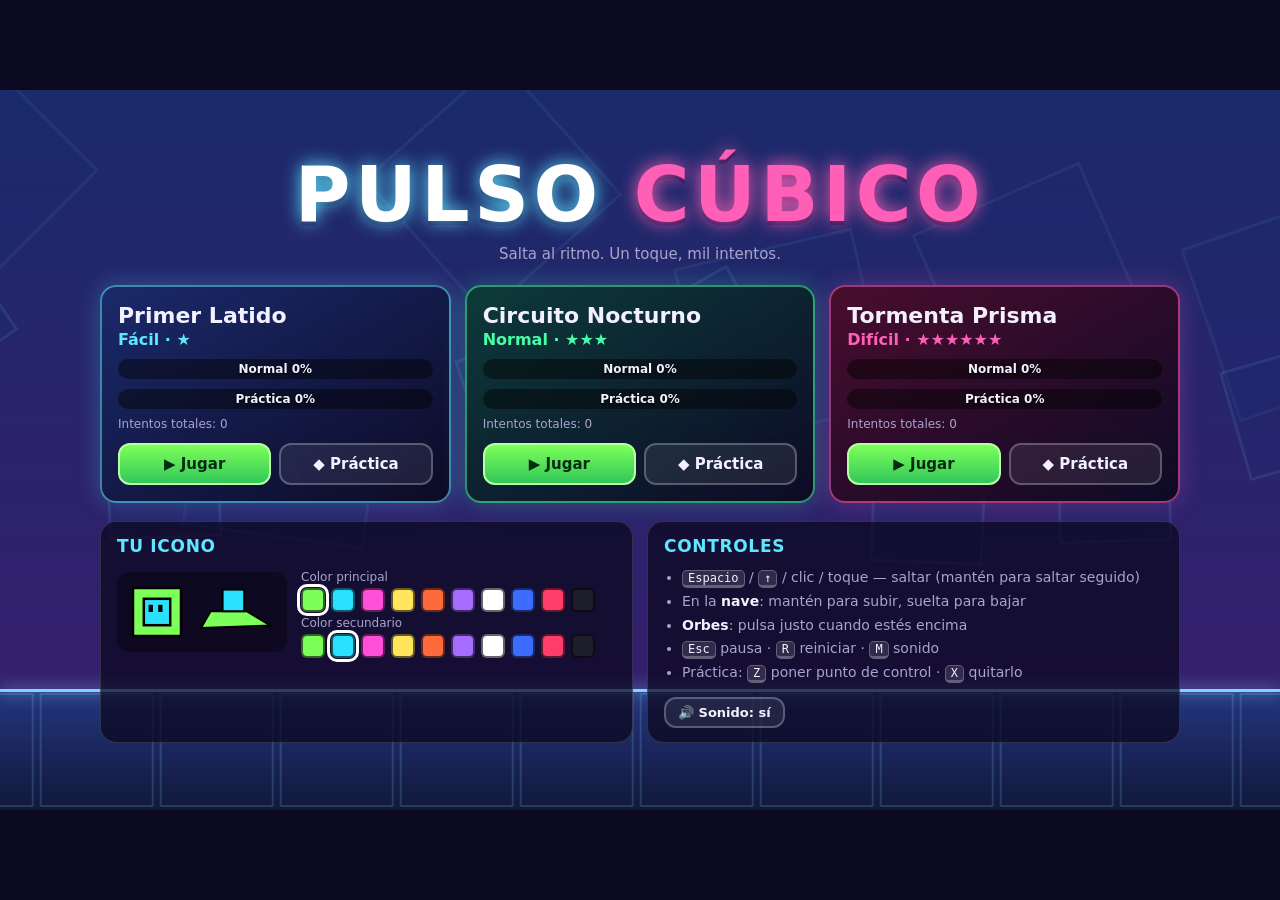
==== index.html @ d3a72672 "Añade Pulso Cúbico: juego de plataformas rítmico en HTML5 Tres niveles verificados con un solucionad" ====
<!doctype html>
<html lang="es">
<head>
  <meta charset="utf-8">
  <meta name="viewport" content="width=device-width, initial-scale=1, maximum-scale=1, user-scalable=no">
  <meta name="theme-color" content="#120d2e">
  <title>Pulso Cúbico</title>
  <link rel="stylesheet" href="css/style.css">
</head>
<body>
  <div id="stage">
    <canvas id="game" aria-label="Pulso Cúbico"></canvas>

    <!-- Menú principal -->
    <section id="menu" class="overlay">
      <div class="menu-inner">
        <h1 class="logo">PULSO <span>CÚBICO</span></h1>
        <p class="tagline">Salta al ritmo. Un toque, mil intentos.</p>

        <div id="level-list" class="level-list"></div>

        <div class="menu-row">
          <div class="panel customize">
            <h2>Tu icono</h2>
            <div class="custom-grid">
              <canvas id="icon-preview" width="170" height="80"></canvas>
              <div>
                <div class="swatch-label">Color principal</div>
                <div id="colors-c1" class="swatches"></div>
                <div class="swatch-label">Color secundario</div>
                <div id="colors-c2" class="swatches"></div>
              </div>
            </div>
          </div>
          <div class="panel help">
            <h2>Controles</h2>
            <ul>
              <li><kbd>Espacio</kbd> / <kbd>↑</kbd> / clic / toque — saltar (mantén para saltar seguido)</li>
              <li>En la <b>nave</b>: mantén para subir, suelta para bajar</li>
              <li><b>Orbes</b>: pulsa justo cuando estés encima</li>
              <li><kbd>Esc</kbd> pausa · <kbd>R</kbd> reiniciar · <kbd>M</kbd> sonido</li>
              <li>Práctica: <kbd>Z</kbd> poner punto de control · <kbd>X</kbd> quitarlo</li>
            </ul>
            <button id="btn-sound" class="btn small">🔊 Sonido: sí</button>
          </div>
        </div>
      </div>
    </section>

    <!-- Pausa -->
    <section id="pause" class="overlay hidden">
      <div class="dialog">
        <h2>Pausa</h2>
        <button id="btn-resume" class="btn primary">▶ Continuar</button>
        <button id="btn-restart" class="btn">↻ Reiniciar</button>
        <button id="btn-practice" class="btn">◆ Modo práctica</button>
        <button id="btn-menu" class="btn">☰ Menú</button>
      </div>
    </section>

    <!-- Nivel completado -->
    <section id="complete" class="overlay hidden">
      <div class="dialog">
        <h2 id="complete-title">¡Nivel completado!</h2>
        <div id="complete-stats" class="stats"></div>
        <button id="btn-next" class="btn primary">Siguiente nivel ▶</button>
        <button id="btn-retry" class="btn">↻ Jugar otra vez</button>
        <button id="btn-menu2" class="btn">☰ Menú</button>
      </div>
    </section>

    <!-- Botones en pantalla -->
    <div id="touch-ui" class="hidden">
      <button id="btn-pause" class="round-btn" aria-label="Pausa">❚❚</button>
    </div>
    <div id="cp-buttons" class="hidden">
      <button id="btn-cp-add" class="round-btn green" aria-label="Poner punto de control">◆+</button>
      <button id="btn-cp-del" class="round-btn red" aria-label="Quitar punto de control">◆−</button>
    </div>
  </div>

  <script src="js/engine.js"></script>
  <script src="js/levels.js"></script>
  <script src="js/audio.js"></script>
  <script src="js/game.js"></script>
</body>
</html>
---- css/style.css ----
:root {
  --bg: #0b0920;
  --panel: rgba(10, 8, 30, 0.72);
  --border: rgba(255, 255, 255, 0.14);
  --text: #f3f1ff;
  --muted: #a9a4cc;
  --accent: #5ee7ff;
  --accent2: #ff5fb7;
  --green: #5dff7a;
}

* { box-sizing: border-box; }

html, body {
  margin: 0;
  height: 100%;
  background: var(--bg);
  color: var(--text);
  font-family: system-ui, -apple-system, "Segoe UI", Roboto, sans-serif;
  overflow: hidden;
  user-select: none;
  -webkit-user-select: none;
  -webkit-tap-highlight-color: transparent;
}

#stage {
  position: fixed;
  inset: 0;
  display: flex;
  align-items: center;
  justify-content: center;
}

#game {
  width: min(100vw, calc(100vh * 16 / 9));
  height: min(100vh, calc(100vw * 9 / 16));
  display: block;
  touch-action: none;
  background: #000;
}

.overlay {
  position: absolute;
  inset: 0;
  display: flex;
  align-items: center;
  justify-content: center;
  overflow-y: auto;
  padding: 16px;
}
.overlay.hidden, .hidden { display: none !important; }

#pause, #complete { background: rgba(5, 4, 18, 0.6); backdrop-filter: blur(4px); }

.menu-inner {
  width: 100%;
  max-width: 1080px;
  margin: auto;
  display: flex;
  flex-direction: column;
  gap: 18px;
}

.logo {
  margin: 0;
  text-align: center;
  font-size: clamp(38px, 7vw, 76px);
  font-weight: 900;
  letter-spacing: 0.06em;
  line-height: 1;
  color: #fff;
  text-shadow: 0 0 18px var(--accent), 0 4px 0 #1b1350;
}
.logo span { color: var(--accent2); text-shadow: 0 0 18px var(--accent2), 0 4px 0 #1b1350; }
.tagline { margin: -6px 0 4px; text-align: center; color: var(--muted); font-size: 15px; }

.level-list {
  display: grid;
  grid-template-columns: repeat(auto-fit, minmax(260px, 1fr));
  gap: 14px;
}

.level-card {
  position: relative;
  background: linear-gradient(150deg, var(--c1), rgba(10, 8, 30, 0.9));
  border: 2px solid color-mix(in srgb, var(--c2) 55%, transparent);
  border-radius: 16px;
  padding: 16px;
  box-shadow: 0 0 24px color-mix(in srgb, var(--c2) 25%, transparent);
  transition: transform 0.15s ease;
}
.level-card:hover { transform: translateY(-3px); }
.lv-head { display: flex; justify-content: space-between; align-items: flex-start; }
.lv-name { font-size: 22px; font-weight: 800; }
.lv-diff { color: var(--c2); font-weight: 700; margin-top: 2px; }
.lv-check {
  background: var(--green); color: #062; width: 30px; height: 30px; border-radius: 50%;
  display: grid; place-items: center; font-weight: 900;
}
.lv-bar {
  position: relative;
  height: 20px;
  margin-top: 10px;
  background: rgba(0, 0, 0, 0.45);
  border-radius: 10px;
  overflow: hidden;
}
.lv-bar > div { height: 100%; background: var(--c2); border-radius: 10px; }
.lv-bar.practice > div { background: var(--green); opacity: 0.8; }
.lv-bar span {
  position: absolute; inset: 0; display: flex; align-items: center; justify-content: center;
  font-size: 12px; font-weight: 700; text-shadow: 0 1px 2px #000;
}
.lv-meta { margin-top: 8px; font-size: 12px; color: var(--muted); }
.lv-buttons { display: flex; gap: 8px; margin-top: 12px; }
.lv-buttons .btn { flex: 1; }

.menu-row {
  display: grid;
  grid-template-columns: repeat(auto-fit, minmax(300px, 1fr));
  gap: 14px;
}

.panel {
  background: var(--panel);
  border: 1px solid var(--border);
  border-radius: 16px;
  padding: 14px 16px;
}
.panel h2 { margin: 0 0 10px; font-size: 17px; letter-spacing: 0.04em; text-transform: uppercase; color: var(--accent); }
.custom-grid { display: flex; gap: 14px; align-items: center; flex-wrap: wrap; }
#icon-preview { background: rgba(0, 0, 0, 0.35); border-radius: 12px; }
.swatch-label { font-size: 12px; color: var(--muted); margin: 4px 0; }
.swatches { display: flex; flex-wrap: wrap; gap: 6px; }
.swatch {
  width: 24px; height: 24px; border-radius: 6px; border: 2px solid rgba(0, 0, 0, 0.6);
  cursor: pointer; padding: 0;
}
.swatch.selected { outline: 3px solid #fff; outline-offset: 1px; }

.help ul { margin: 0 0 12px; padding-left: 18px; color: var(--muted); font-size: 14px; line-height: 1.7; }
.help b { color: var(--text); }
kbd {
  background: rgba(255, 255, 255, 0.12); border: 1px solid rgba(255, 255, 255, 0.25);
  border-bottom-width: 3px; border-radius: 5px; padding: 0 5px; font-size: 12px; color: var(--text);
}

.btn {
  appearance: none;
  border: 2px solid rgba(255, 255, 255, 0.25);
  background: rgba(255, 255, 255, 0.08);
  color: var(--text);
  font: inherit;
  font-weight: 800;
  font-size: 15px;
  padding: 10px 16px;
  border-radius: 12px;
  cursor: pointer;
  transition: transform 0.1s ease, background 0.15s ease;
}
.btn:hover { background: rgba(255, 255, 255, 0.16); }
.btn:active { transform: scale(0.96); }
.btn.primary { background: linear-gradient(180deg, #7dff5a, #33c75a); color: #052b10; border-color: #b6ffa3; }
.btn.small { padding: 6px 12px; font-size: 13px; }

.dialog {
  background: var(--panel);
  border: 1px solid var(--border);
  border-radius: 20px;
  padding: 24px;
  width: min(360px, 100%);
  display: flex;
  flex-direction: column;
  gap: 10px;
  text-align: center;
  box-shadow: 0 20px 60px rgba(0, 0, 0, 0.5);
}
.dialog h2 { margin: 0 0 8px; font-size: 28px; }
.stats { display: grid; grid-template-columns: repeat(3, 1fr); gap: 8px; margin-bottom: 8px; }
.stats div { background: rgba(0, 0, 0, 0.35); border-radius: 12px; padding: 10px 4px; }
.stats span { display: block; font-size: 12px; color: var(--muted); }
.stats b { font-size: 22px; }

#touch-ui { position: absolute; top: 12px; right: 12px; }
#cp-buttons { position: absolute; bottom: 16px; left: 50%; transform: translateX(-50%); display: flex; gap: 14px; }
.round-btn {
  width: 52px; height: 52px; border-radius: 50%;
  border: 2px solid rgba(255, 255, 255, 0.35);
  background: rgba(0, 0, 0, 0.45);
  color: #fff; font-weight: 900; font-size: 16px; cursor: pointer;
}
.round-btn.green { border-color: var(--green); color: var(--green); }
.round-btn.red { border-color: #ff5f6d; color: #ff5f6d; }
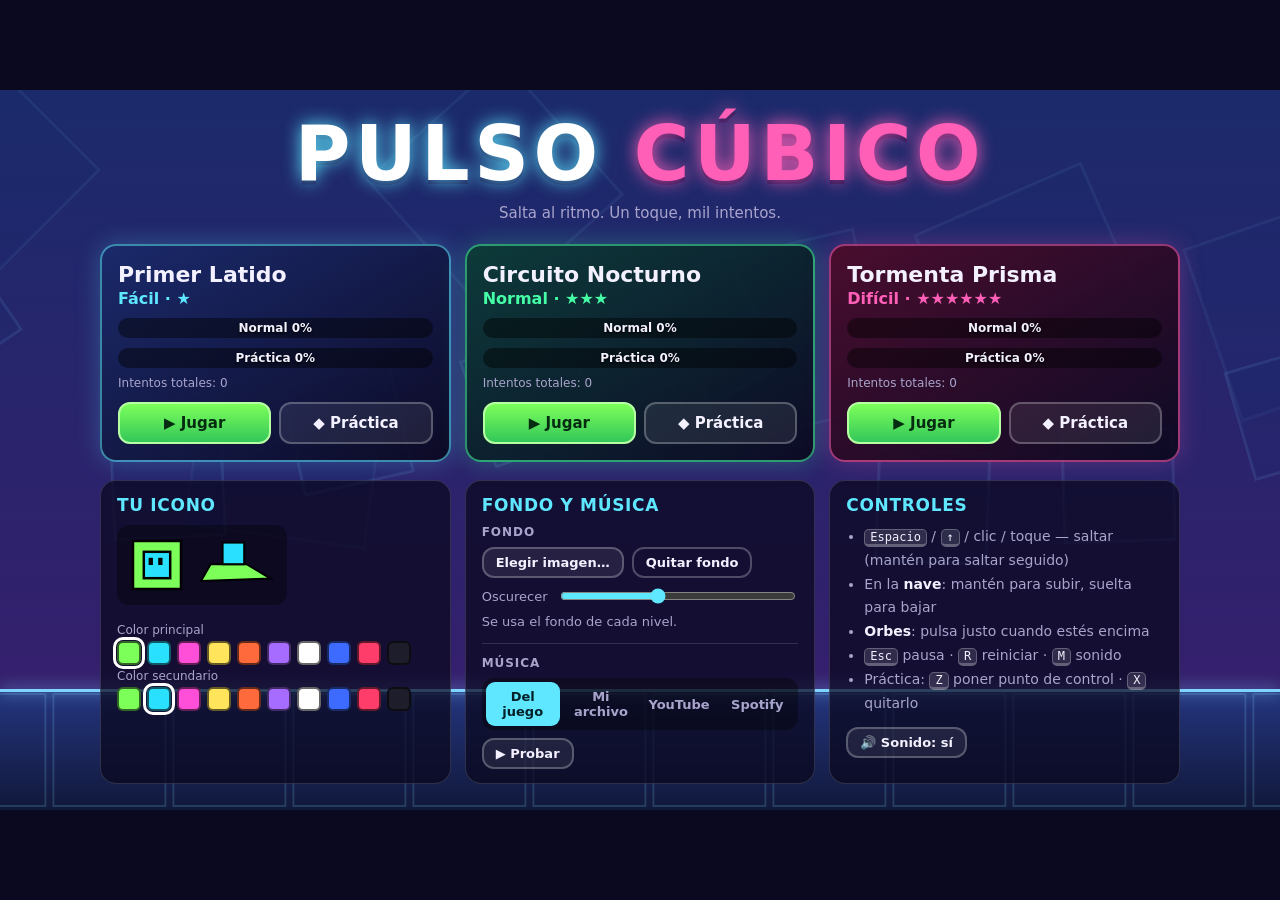
==== commit 9ce4ef56: "Añade fondo propio y música propia (archivo, YouTube o Spotify) Co-Authored-By: Claude Opus 5.5 <nor" ====
--- a/index.html
+++ b/index.html
@@ -30,6 +30,48 @@
                 <div class="swatch-label">Color secundario</div>
                 <div id="colors-c2" class="swatches"></div>
               </div>
+            </div>
+          </div>
+          <div class="panel media">
+            <h2>Fondo y música</h2>
+            <div class="field">
+              <div class="field-label">Fondo</div>
+              <div class="row">
+                <label class="btn small" for="bg-file">Elegir imagen…</label>
+                <input type="file" id="bg-file" accept="image/*" class="file-input">
+                <button id="bg-clear" class="btn small ghost">Quitar fondo</button>
+              </div>
+              <label class="range" for="bg-dim">Oscurecer
+                <input type="range" id="bg-dim" min="0" max="0.85" step="0.05">
+              </label>
+              <div id="bg-status" class="status"></div>
+            </div>
+            <div class="field">
+              <div class="field-label">Música</div>
+              <div class="seg" role="radiogroup" aria-label="Origen de la música">
+                <button class="seg-btn" data-src="game" role="radio">Del juego</button>
+                <button class="seg-btn" data-src="file" role="radio">Mi archivo</button>
+                <button class="seg-btn" data-src="youtube" role="radio">YouTube</button>
+                <button class="seg-btn" data-src="spotify" role="radio">Spotify</button>
+              </div>
+              <div id="src-file" class="sub hidden">
+                <label class="btn small" for="audio-file">Elegir audio (MP3, OGG, WAV…)</label>
+                <input type="file" id="audio-file" accept="audio/*,.mp3,.ogg,.wav,.m4a,.aac,.flac,.opus" class="file-input">
+                <div id="audio-status" class="status"></div>
+              </div>
+              <div id="src-url" class="sub hidden">
+                <div class="row">
+                  <input type="url" id="music-url" class="text-input" placeholder="https://www.youtube.com/watch?v=…" autocomplete="off">
+                  <button id="music-url-ok" class="btn small">Usar</button>
+                </div>
+                <div id="url-status" class="status"></div>
+              </div>
+              <div id="src-start" class="sub row hidden">
+                <label for="music-start" class="inline-label">Empezar en el segundo</label>
+                <input type="number" id="music-start" class="text-input num" min="0" step="1" value="0">
+              </div>
+              <div id="embed-warning" class="status warn hidden"></div>
+              <button id="music-test" class="btn small">▶ Probar</button>
             </div>
           </div>
           <div class="panel help">
@@ -69,6 +111,12 @@
       </div>
     </section>
 
+    <!-- Reproductor de YouTube / Spotify (visible en el menú, oculto al jugar) -->
+    <div id="embed-box" class="hidden">
+      <div class="embed-title">Reproductor de música</div>
+      <div class="embed-slot"></div>
+    </div>
+
     <!-- Botones en pantalla -->
     <div id="touch-ui" class="hidden">
       <button id="btn-pause" class="round-btn" aria-label="Pausa">❚❚</button>
@@ -82,6 +130,7 @@
   <script src="js/engine.js"></script>
   <script src="js/levels.js"></script>
   <script src="js/audio.js"></script>
+  <script src="js/custom.js"></script>
   <script src="js/game.js"></script>
 </body>
 </html>
--- a/css/style.css
+++ b/css/style.css
@@ -191,3 +191,52 @@
 }
 .round-btn.green { border-color: var(--green); color: var(--green); }
 .round-btn.red { border-color: #ff5f6d; color: #ff5f6d; }
+
+/* ---------- fondo y música ---------- */
+.field { display: flex; flex-direction: column; gap: 8px; }
+.field + .field { margin-top: 14px; padding-top: 12px; border-top: 1px solid var(--border); }
+.field-label { font-size: 12px; font-weight: 800; letter-spacing: 0.08em; text-transform: uppercase; color: var(--muted); }
+.row { display: flex; gap: 8px; align-items: center; flex-wrap: wrap; }
+.sub { display: flex; flex-direction: column; gap: 6px; }
+.sub.row { flex-direction: row; }
+.file-input { position: absolute; width: 1px; height: 1px; opacity: 0; pointer-events: none; }
+.btn.ghost { background: transparent; }
+label.btn { display: inline-block; }
+.file-input:focus-visible + .btn, .btn:focus-visible, .seg-btn:focus-visible, .text-input:focus-visible {
+  outline: 3px solid var(--accent); outline-offset: 2px;
+}
+.range { display: flex; align-items: center; gap: 10px; font-size: 13px; color: var(--muted); }
+.range input { flex: 1; accent-color: var(--accent); }
+.seg { display: grid; grid-template-columns: repeat(4, 1fr); gap: 4px; background: rgba(0, 0, 0, 0.35); padding: 4px; border-radius: 12px; }
+.seg-btn {
+  appearance: none; border: 0; background: transparent; color: var(--muted); font: inherit; font-weight: 700;
+  font-size: 13px; padding: 7px 4px; border-radius: 9px; cursor: pointer;
+}
+.seg-btn.active { background: var(--accent); color: #04202a; }
+.text-input {
+  flex: 1; min-width: 0; font: inherit; font-size: 14px; color: var(--text);
+  background: rgba(0, 0, 0, 0.4); border: 1px solid var(--border); border-radius: 10px; padding: 8px 10px;
+}
+.text-input.num { flex: 0 0 80px; }
+.inline-label { font-size: 13px; color: var(--muted); }
+.status { font-size: 13px; color: var(--muted); min-height: 1em; overflow-wrap: anywhere; }
+.status:empty { display: none; }
+.status.ok { color: var(--green); }
+.status.error { color: #ff7a85; }
+.status.warn { color: #ffd166; background: rgba(255, 209, 102, 0.1); border-radius: 10px; padding: 8px 10px; }
+#music-test { align-self: flex-start; }
+
+#embed-box {
+  position: fixed;
+  right: 12px; bottom: 12px;
+  width: 300px; max-width: calc(100vw - 24px);
+  background: var(--panel);
+  border: 1px solid var(--border);
+  border-radius: 14px;
+  padding: 8px;
+  z-index: 5;
+}
+.embed-title { font-size: 11px; color: var(--muted); margin: 0 4px 6px; text-transform: uppercase; letter-spacing: 0.08em; }
+#embed-box iframe { width: 100%; height: 152px; border: 0; border-radius: 10px; display: block; }
+/* durante la partida sigue sonando pero no se ve ni se puede tocar */
+body.in-game #embed-box { opacity: 0; pointer-events: none; }
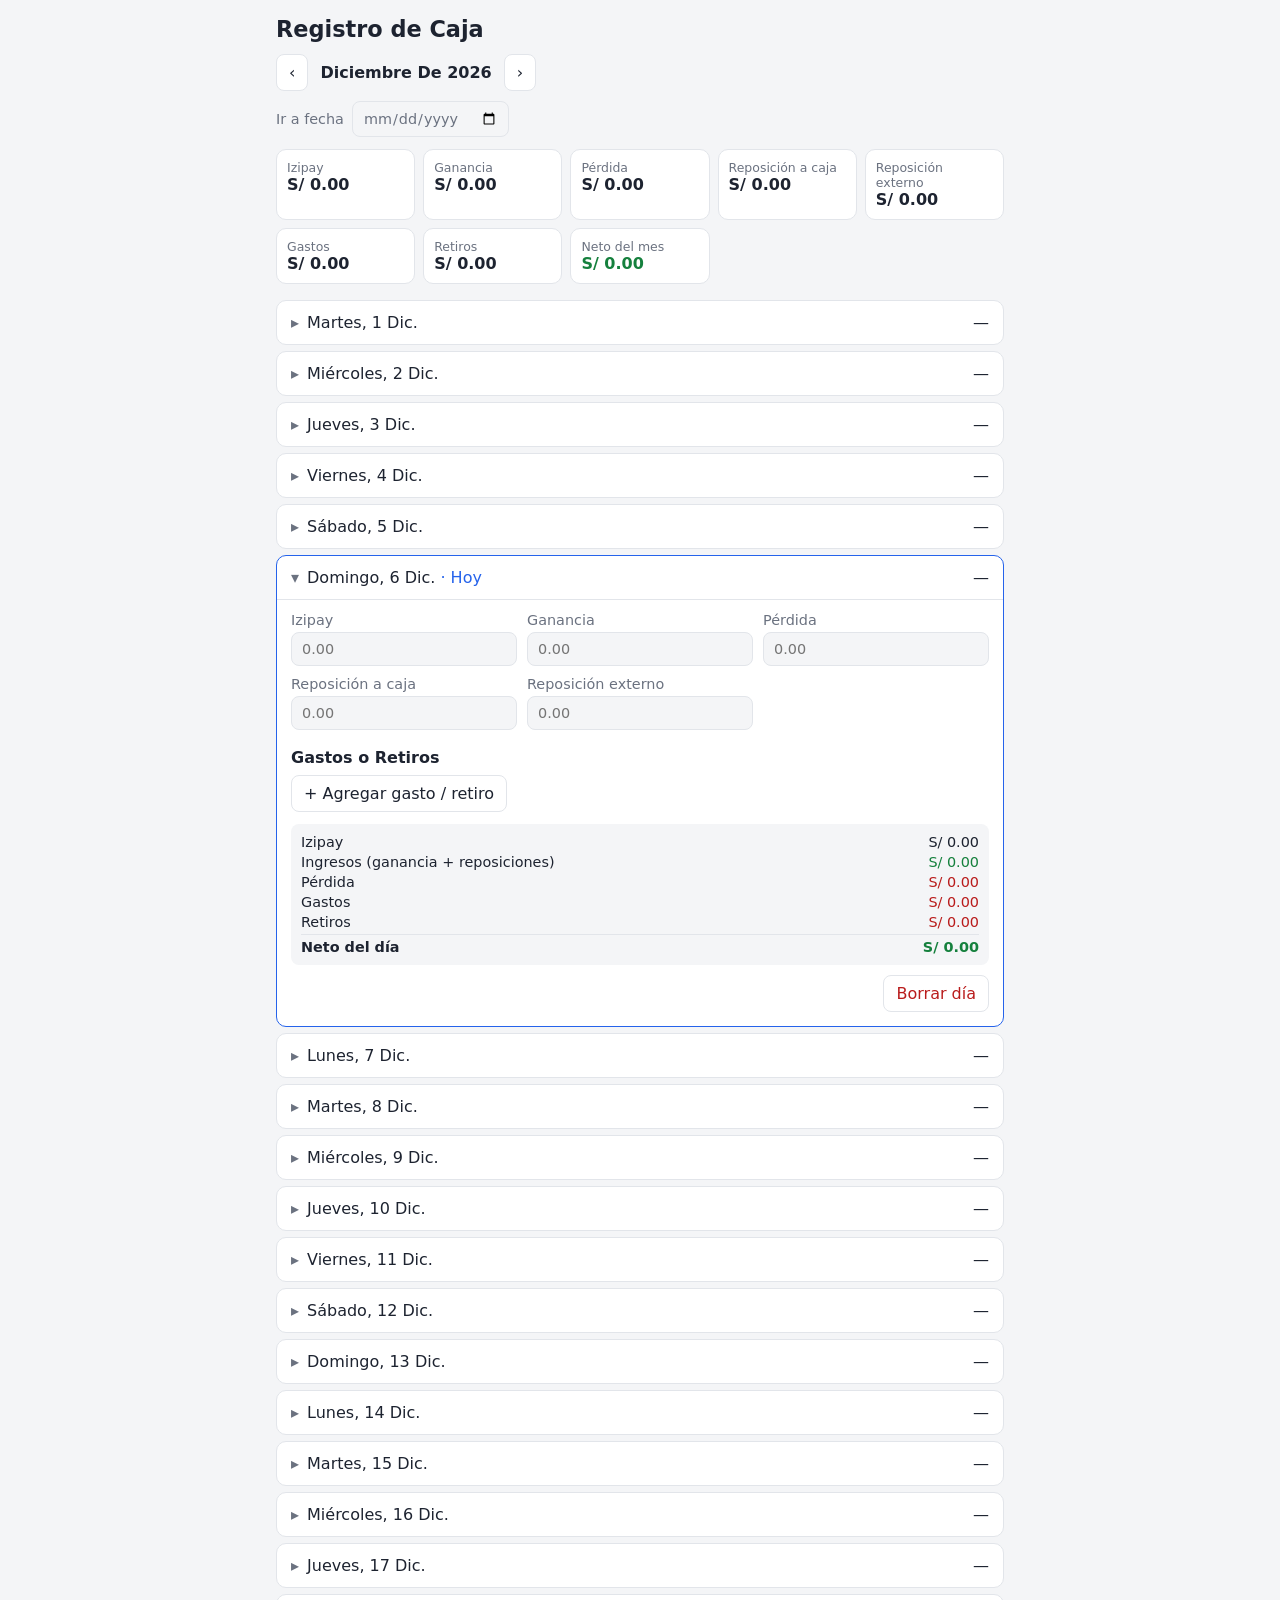
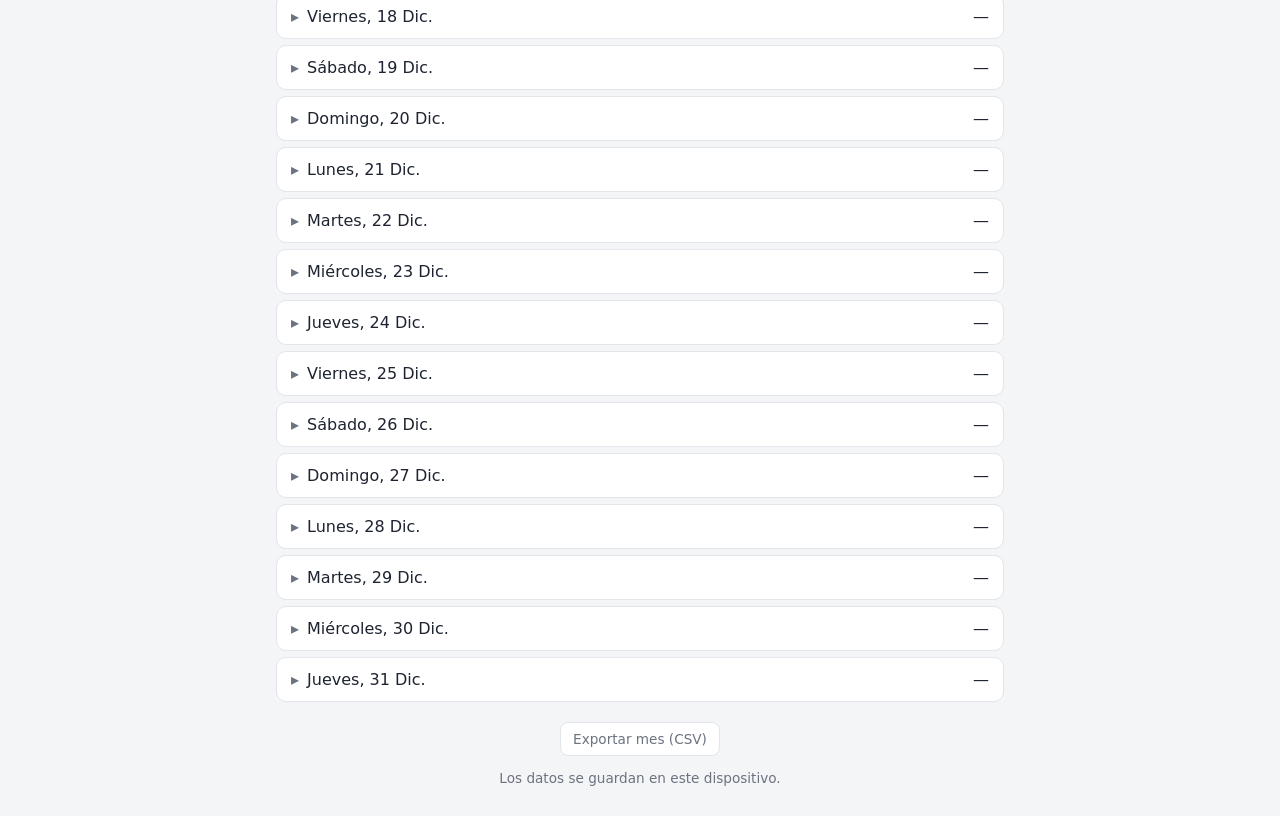
==== commit 952bafc8: "Registro de caja diario: Izipay, ganancia, pérdida, reposiciones y gastos/retiros Co-Authored-By: Cl" ====
--- a/index.html
+++ b/index.html
@@ -2,135 +2,71 @@
 <html lang="es">
 <head>
   <meta charset="utf-8">
-  <meta name="viewport" content="width=device-width, initial-scale=1, maximum-scale=1, user-scalable=no">
-  <meta name="theme-color" content="#120d2e">
-  <title>Pulso Cúbico</title>
+  <meta name="viewport" content="width=device-width, initial-scale=1">
+  <title>Registro de Caja</title>
   <link rel="stylesheet" href="css/style.css">
 </head>
 <body>
-  <div id="stage">
-    <canvas id="game" aria-label="Pulso Cúbico"></canvas>
+  <header class="top">
+    <h1>Registro de Caja</h1>
+    <div class="mes">
+      <button id="prev" aria-label="Mes anterior">‹</button>
+      <span id="mesTitulo"></span>
+      <button id="next" aria-label="Mes siguiente">›</button>
+    </div>
+    <label class="ir">Ir a fecha
+      <input type="date" id="irFecha">
+    </label>
+  </header>
 
-    <!-- Menú principal -->
-    <section id="menu" class="overlay">
-      <div class="menu-inner">
-        <h1 class="logo">PULSO <span>CÚBICO</span></h1>
-        <p class="tagline">Salta al ritmo. Un toque, mil intentos.</p>
+  <section class="resumen" id="resumenMes"></section>
 
-        <div id="level-list" class="level-list"></div>
+  <main id="dias"></main>
 
-        <div class="menu-row">
-          <div class="panel customize">
-            <h2>Tu icono</h2>
-            <div class="custom-grid">
-              <canvas id="icon-preview" width="170" height="80"></canvas>
-              <div>
-                <div class="swatch-label">Color principal</div>
-                <div id="colors-c1" class="swatches"></div>
-                <div class="swatch-label">Color secundario</div>
-                <div id="colors-c2" class="swatches"></div>
-              </div>
-            </div>
-          </div>
-          <div class="panel media">
-            <h2>Fondo y música</h2>
-            <div class="field">
-              <div class="field-label">Fondo</div>
-              <div class="row">
-                <label class="btn small" for="bg-file">Elegir imagen…</label>
-                <input type="file" id="bg-file" accept="image/*" class="file-input">
-                <button id="bg-clear" class="btn small ghost">Quitar fondo</button>
-              </div>
-              <label class="range" for="bg-dim">Oscurecer
-                <input type="range" id="bg-dim" min="0" max="0.85" step="0.05">
-              </label>
-              <div id="bg-status" class="status"></div>
-            </div>
-            <div class="field">
-              <div class="field-label">Música</div>
-              <div class="seg" role="radiogroup" aria-label="Origen de la música">
-                <button class="seg-btn" data-src="game" role="radio">Del juego</button>
-                <button class="seg-btn" data-src="file" role="radio">Mi archivo</button>
-                <button class="seg-btn" data-src="youtube" role="radio">YouTube</button>
-                <button class="seg-btn" data-src="spotify" role="radio">Spotify</button>
-              </div>
-              <div id="src-file" class="sub hidden">
-                <label class="btn small" for="audio-file">Elegir audio (MP3, OGG, WAV…)</label>
-                <input type="file" id="audio-file" accept="audio/*,.mp3,.ogg,.wav,.m4a,.aac,.flac,.opus" class="file-input">
-                <div id="audio-status" class="status"></div>
-              </div>
-              <div id="src-url" class="sub hidden">
-                <div class="row">
-                  <input type="url" id="music-url" class="text-input" placeholder="https://www.youtube.com/watch?v=…" autocomplete="off">
-                  <button id="music-url-ok" class="btn small">Usar</button>
-                </div>
-                <div id="url-status" class="status"></div>
-              </div>
-              <div id="src-start" class="sub row hidden">
-                <label for="music-start" class="inline-label">Empezar en el segundo</label>
-                <input type="number" id="music-start" class="text-input num" min="0" step="1" value="0">
-              </div>
-              <div id="embed-warning" class="status warn hidden"></div>
-              <button id="music-test" class="btn small">▶ Probar</button>
-            </div>
-          </div>
-          <div class="panel help">
-            <h2>Controles</h2>
-            <ul>
-              <li><kbd>Espacio</kbd> / <kbd>↑</kbd> / clic / toque — saltar (mantén para saltar seguido)</li>
-              <li>En la <b>nave</b>: mantén para subir, suelta para bajar</li>
-              <li><b>Orbes</b>: pulsa justo cuando estés encima</li>
-              <li><kbd>Esc</kbd> pausa · <kbd>R</kbd> reiniciar · <kbd>M</kbd> sonido</li>
-              <li>Práctica: <kbd>Z</kbd> poner punto de control · <kbd>X</kbd> quitarlo</li>
-            </ul>
-            <button id="btn-sound" class="btn small">🔊 Sonido: sí</button>
-          </div>
+  <footer class="pie">
+    <button id="exportar">Exportar mes (CSV)</button>
+    <p>Los datos se guardan en este dispositivo.</p>
+  </footer>
+
+  <template id="tplDia">
+    <details class="dia">
+      <summary>
+        <span class="fecha"></span>
+        <span class="neto"></span>
+      </summary>
+      <form class="formDia">
+        <div class="campos">
+          <label>Izipay <input type="number" step="0.01" min="0" name="izipay" inputmode="decimal" placeholder="0.00"></label>
+          <label>Ganancia <input type="number" step="0.01" min="0" name="ganancia" inputmode="decimal" placeholder="0.00"></label>
+          <label>Pérdida <input type="number" step="0.01" min="0" name="perdida" inputmode="decimal" placeholder="0.00"></label>
+          <label>Reposición a caja <input type="number" step="0.01" min="0" name="reposicionCaja" inputmode="decimal" placeholder="0.00"></label>
+          <label>Reposición externo <input type="number" step="0.01" min="0" name="reposicionExterno" inputmode="decimal" placeholder="0.00"></label>
         </div>
-      </div>
-    </section>
 
-    <!-- Pausa -->
-    <section id="pause" class="overlay hidden">
-      <div class="dialog">
-        <h2>Pausa</h2>
-        <button id="btn-resume" class="btn primary">▶ Continuar</button>
-        <button id="btn-restart" class="btn">↻ Reiniciar</button>
-        <button id="btn-practice" class="btn">◆ Modo práctica</button>
-        <button id="btn-menu" class="btn">☰ Menú</button>
-      </div>
-    </section>
+        <h3>Gastos o Retiros</h3>
+        <ul class="movs"></ul>
+        <button type="button" class="agregar">+ Agregar gasto / retiro</button>
 
-    <!-- Nivel completado -->
-    <section id="complete" class="overlay hidden">
-      <div class="dialog">
-        <h2 id="complete-title">¡Nivel completado!</h2>
-        <div id="complete-stats" class="stats"></div>
-        <button id="btn-next" class="btn primary">Siguiente nivel ▶</button>
-        <button id="btn-retry" class="btn">↻ Jugar otra vez</button>
-        <button id="btn-menu2" class="btn">☰ Menú</button>
-      </div>
-    </section>
+        <div class="totales"></div>
+        <div class="acciones">
+          <button type="button" class="borrar">Borrar día</button>
+        </div>
+      </form>
+    </details>
+  </template>
 
-    <!-- Reproductor de YouTube / Spotify (visible en el menú, oculto al jugar) -->
-    <div id="embed-box" class="hidden">
-      <div class="embed-title">Reproductor de música</div>
-      <div class="embed-slot"></div>
-    </div>
+  <template id="tplMov">
+    <li class="mov">
+      <select name="tipo">
+        <option value="gasto">Gasto</option>
+        <option value="retiro">Retiro</option>
+      </select>
+      <input type="text" name="concepto" placeholder="Concepto">
+      <input type="number" step="0.01" min="0" name="monto" inputmode="decimal" placeholder="0.00">
+      <button type="button" class="quitar" aria-label="Quitar">✕</button>
+    </li>
+  </template>
 
-    <!-- Botones en pantalla -->
-    <div id="touch-ui" class="hidden">
-      <button id="btn-pause" class="round-btn" aria-label="Pausa">❚❚</button>
-    </div>
-    <div id="cp-buttons" class="hidden">
-      <button id="btn-cp-add" class="round-btn green" aria-label="Poner punto de control">◆+</button>
-      <button id="btn-cp-del" class="round-btn red" aria-label="Quitar punto de control">◆−</button>
-    </div>
-  </div>
-
-  <script src="js/engine.js"></script>
-  <script src="js/levels.js"></script>
-  <script src="js/audio.js"></script>
-  <script src="js/custom.js"></script>
-  <script src="js/game.js"></script>
+  <script src="js/app.js"></script>
 </body>
 </html>
--- a/css/style.css
+++ b/css/style.css
@@ -1,242 +1,134 @@
 :root {
-  --bg: #0b0920;
-  --panel: rgba(10, 8, 30, 0.72);
-  --border: rgba(255, 255, 255, 0.14);
-  --text: #f3f1ff;
-  --muted: #a9a4cc;
-  --accent: #5ee7ff;
-  --accent2: #ff5fb7;
-  --green: #5dff7a;
+  --bg: #f4f5f7;
+  --card: #ffffff;
+  --text: #1d2330;
+  --muted: #6b7280;
+  --line: #e2e5ea;
+  --accent: #2563eb;
+  --pos: #15803d;
+  --neg: #b91c1c;
 }
-
+@media (prefers-color-scheme: dark) {
+  :root {
+    --bg: #12151b;
+    --card: #1b2029;
+    --text: #e8eaee;
+    --muted: #9aa3b2;
+    --line: #2c3340;
+    --accent: #60a5fa;
+    --pos: #4ade80;
+    --neg: #f87171;
+  }
+}
 * { box-sizing: border-box; }
-
-html, body {
+body {
   margin: 0;
-  height: 100%;
+  font-family: system-ui, -apple-system, "Segoe UI", Roboto, sans-serif;
   background: var(--bg);
   color: var(--text);
-  font-family: system-ui, -apple-system, "Segoe UI", Roboto, sans-serif;
-  overflow: hidden;
-  user-select: none;
-  -webkit-user-select: none;
-  -webkit-tap-highlight-color: transparent;
-}
-
-#stage {
-  position: fixed;
-  inset: 0;
-  display: flex;
-  align-items: center;
-  justify-content: center;
-}
-
-#game {
-  width: min(100vw, calc(100vh * 16 / 9));
-  height: min(100vh, calc(100vw * 9 / 16));
-  display: block;
-  touch-action: none;
-  background: #000;
-}
-
-.overlay {
-  position: absolute;
-  inset: 0;
-  display: flex;
-  align-items: center;
-  justify-content: center;
-  overflow-y: auto;
+  max-width: 760px;
+  margin-inline: auto;
   padding: 16px;
 }
-.overlay.hidden, .hidden { display: none !important; }
+h1 { font-size: 1.4rem; margin: 0 0 12px; }
+h3 { font-size: 1rem; margin: 18px 0 8px; }
+button, input, select {
+  font: inherit;
+  color: inherit;
+}
+button {
+  background: var(--card);
+  border: 1px solid var(--line);
+  border-radius: 8px;
+  padding: 8px 12px;
+  cursor: pointer;
+}
+button:hover { border-color: var(--accent); }
+input, select {
+  background: var(--bg);
+  border: 1px solid var(--line);
+  border-radius: 8px;
+  padding: 8px 10px;
+  width: 100%;
+  min-width: 0;
+}
+.top { margin-bottom: 12px; }
+.mes { display: flex; align-items: center; gap: 12px; margin-bottom: 10px; }
+.mes span { font-weight: 600; text-transform: capitalize; min-width: 150px; text-align: center; }
+.ir { display: flex; align-items: center; gap: 8px; color: var(--muted); font-size: .9rem; }
+.ir input { width: auto; }
 
-#pause, #complete { background: rgba(5, 4, 18, 0.6); backdrop-filter: blur(4px); }
+.resumen {
+  display: grid;
+  grid-template-columns: repeat(auto-fit, minmax(130px, 1fr));
+  gap: 8px;
+  margin-bottom: 16px;
+}
+.resumen div {
+  background: var(--card);
+  border: 1px solid var(--line);
+  border-radius: 10px;
+  padding: 10px;
+}
+.resumen small { display: block; color: var(--muted); font-size: .78rem; }
+.resumen b { font-variant-numeric: tabular-nums; }
 
-.menu-inner {
-  width: 100%;
-  max-width: 1080px;
-  margin: auto;
+.dia {
+  background: var(--card);
+  border: 1px solid var(--line);
+  border-radius: 10px;
+  margin-bottom: 6px;
+}
+.dia[open] { border-color: var(--accent); }
+.dia summary {
   display: flex;
-  flex-direction: column;
-  gap: 18px;
+  justify-content: space-between;
+  padding: 12px 14px;
+  cursor: pointer;
+  list-style: none;
 }
+.dia summary::-webkit-details-marker { display: none; }
+.dia summary::before { content: "▸"; margin-right: 8px; color: var(--muted); }
+.dia[open] summary::before { content: "▾"; }
+.dia .fecha { flex: 1; text-transform: capitalize; }
+.dia.con-datos .fecha { font-weight: 600; }
+.dia.hoy .fecha::after { content: " · hoy"; color: var(--accent); font-weight: 400; }
+.neto { font-variant-numeric: tabular-nums; }
+.pos { color: var(--pos); }
+.neg { color: var(--neg); }
 
-.logo {
-  margin: 0;
-  text-align: center;
-  font-size: clamp(38px, 7vw, 76px);
-  font-weight: 900;
-  letter-spacing: 0.06em;
-  line-height: 1;
-  color: #fff;
-  text-shadow: 0 0 18px var(--accent), 0 4px 0 #1b1350;
+.formDia { padding: 0 14px 14px; border-top: 1px solid var(--line); }
+.campos {
+  display: grid;
+  grid-template-columns: repeat(auto-fit, minmax(180px, 1fr));
+  gap: 10px;
+  margin-top: 12px;
 }
-.logo span { color: var(--accent2); text-shadow: 0 0 18px var(--accent2), 0 4px 0 #1b1350; }
-.tagline { margin: -6px 0 4px; text-align: center; color: var(--muted); font-size: 15px; }
+.campos label { display: flex; flex-direction: column; gap: 4px; font-size: .9rem; color: var(--muted); }
 
-.level-list {
+.movs { list-style: none; padding: 0; margin: 0 0 8px; }
+.mov {
   display: grid;
-  grid-template-columns: repeat(auto-fit, minmax(260px, 1fr));
-  gap: 14px;
+  grid-template-columns: 100px 1fr 100px 40px;
+  gap: 6px;
+  margin-bottom: 6px;
 }
+@media (max-width: 480px) {
+  .mov { grid-template-columns: 1fr 1fr 40px; }
+  .mov [name=concepto] { grid-column: 1 / -1; grid-row: 1; }
+}
+.totales {
+  margin-top: 12px;
+  padding: 10px;
+  background: var(--bg);
+  border-radius: 8px;
+  font-size: .9rem;
+  display: grid;
+  gap: 4px;
+}
+.totales div { display: flex; justify-content: space-between; }
+.totales .final { font-weight: 700; border-top: 1px solid var(--line); padding-top: 4px; }
+.acciones { margin-top: 10px; text-align: right; }
+.borrar { color: var(--neg); }
 
-.level-card {
-  position: relative;
-  background: linear-gradient(150deg, var(--c1), rgba(10, 8, 30, 0.9));
-  border: 2px solid color-mix(in srgb, var(--c2) 55%, transparent);
-  border-radius: 16px;
-  padding: 16px;
-  box-shadow: 0 0 24px color-mix(in srgb, var(--c2) 25%, transparent);
-  transition: transform 0.15s ease;
-}
-.level-card:hover { transform: translateY(-3px); }
-.lv-head { display: flex; justify-content: space-between; align-items: flex-start; }
-.lv-name { font-size: 22px; font-weight: 800; }
-.lv-diff { color: var(--c2); font-weight: 700; margin-top: 2px; }
-.lv-check {
-  background: var(--green); color: #062; width: 30px; height: 30px; border-radius: 50%;
-  display: grid; place-items: center; font-weight: 900;
-}
-.lv-bar {
-  position: relative;
-  height: 20px;
-  margin-top: 10px;
-  background: rgba(0, 0, 0, 0.45);
-  border-radius: 10px;
-  overflow: hidden;
-}
-.lv-bar > div { height: 100%; background: var(--c2); border-radius: 10px; }
-.lv-bar.practice > div { background: var(--green); opacity: 0.8; }
-.lv-bar span {
-  position: absolute; inset: 0; display: flex; align-items: center; justify-content: center;
-  font-size: 12px; font-weight: 700; text-shadow: 0 1px 2px #000;
-}
-.lv-meta { margin-top: 8px; font-size: 12px; color: var(--muted); }
-.lv-buttons { display: flex; gap: 8px; margin-top: 12px; }
-.lv-buttons .btn { flex: 1; }
-
-.menu-row {
-  display: grid;
-  grid-template-columns: repeat(auto-fit, minmax(300px, 1fr));
-  gap: 14px;
-}
-
-.panel {
-  background: var(--panel);
-  border: 1px solid var(--border);
-  border-radius: 16px;
-  padding: 14px 16px;
-}
-.panel h2 { margin: 0 0 10px; font-size: 17px; letter-spacing: 0.04em; text-transform: uppercase; color: var(--accent); }
-.custom-grid { display: flex; gap: 14px; align-items: center; flex-wrap: wrap; }
-#icon-preview { background: rgba(0, 0, 0, 0.35); border-radius: 12px; }
-.swatch-label { font-size: 12px; color: var(--muted); margin: 4px 0; }
-.swatches { display: flex; flex-wrap: wrap; gap: 6px; }
-.swatch {
-  width: 24px; height: 24px; border-radius: 6px; border: 2px solid rgba(0, 0, 0, 0.6);
-  cursor: pointer; padding: 0;
-}
-.swatch.selected { outline: 3px solid #fff; outline-offset: 1px; }
-
-.help ul { margin: 0 0 12px; padding-left: 18px; color: var(--muted); font-size: 14px; line-height: 1.7; }
-.help b { color: var(--text); }
-kbd {
-  background: rgba(255, 255, 255, 0.12); border: 1px solid rgba(255, 255, 255, 0.25);
-  border-bottom-width: 3px; border-radius: 5px; padding: 0 5px; font-size: 12px; color: var(--text);
-}
-
-.btn {
-  appearance: none;
-  border: 2px solid rgba(255, 255, 255, 0.25);
-  background: rgba(255, 255, 255, 0.08);
-  color: var(--text);
-  font: inherit;
-  font-weight: 800;
-  font-size: 15px;
-  padding: 10px 16px;
-  border-radius: 12px;
-  cursor: pointer;
-  transition: transform 0.1s ease, background 0.15s ease;
-}
-.btn:hover { background: rgba(255, 255, 255, 0.16); }
-.btn:active { transform: scale(0.96); }
-.btn.primary { background: linear-gradient(180deg, #7dff5a, #33c75a); color: #052b10; border-color: #b6ffa3; }
-.btn.small { padding: 6px 12px; font-size: 13px; }
-
-.dialog {
-  background: var(--panel);
-  border: 1px solid var(--border);
-  border-radius: 20px;
-  padding: 24px;
-  width: min(360px, 100%);
-  display: flex;
-  flex-direction: column;
-  gap: 10px;
-  text-align: center;
-  box-shadow: 0 20px 60px rgba(0, 0, 0, 0.5);
-}
-.dialog h2 { margin: 0 0 8px; font-size: 28px; }
-.stats { display: grid; grid-template-columns: repeat(3, 1fr); gap: 8px; margin-bottom: 8px; }
-.stats div { background: rgba(0, 0, 0, 0.35); border-radius: 12px; padding: 10px 4px; }
-.stats span { display: block; font-size: 12px; color: var(--muted); }
-.stats b { font-size: 22px; }
-
-#touch-ui { position: absolute; top: 12px; right: 12px; }
-#cp-buttons { position: absolute; bottom: 16px; left: 50%; transform: translateX(-50%); display: flex; gap: 14px; }
-.round-btn {
-  width: 52px; height: 52px; border-radius: 50%;
-  border: 2px solid rgba(255, 255, 255, 0.35);
-  background: rgba(0, 0, 0, 0.45);
-  color: #fff; font-weight: 900; font-size: 16px; cursor: pointer;
-}
-.round-btn.green { border-color: var(--green); color: var(--green); }
-.round-btn.red { border-color: #ff5f6d; color: #ff5f6d; }
-
-/* ---------- fondo y música ---------- */
-.field { display: flex; flex-direction: column; gap: 8px; }
-.field + .field { margin-top: 14px; padding-top: 12px; border-top: 1px solid var(--border); }
-.field-label { font-size: 12px; font-weight: 800; letter-spacing: 0.08em; text-transform: uppercase; color: var(--muted); }
-.row { display: flex; gap: 8px; align-items: center; flex-wrap: wrap; }
-.sub { display: flex; flex-direction: column; gap: 6px; }
-.sub.row { flex-direction: row; }
-.file-input { position: absolute; width: 1px; height: 1px; opacity: 0; pointer-events: none; }
-.btn.ghost { background: transparent; }
-label.btn { display: inline-block; }
-.file-input:focus-visible + .btn, .btn:focus-visible, .seg-btn:focus-visible, .text-input:focus-visible {
-  outline: 3px solid var(--accent); outline-offset: 2px;
-}
-.range { display: flex; align-items: center; gap: 10px; font-size: 13px; color: var(--muted); }
-.range input { flex: 1; accent-color: var(--accent); }
-.seg { display: grid; grid-template-columns: repeat(4, 1fr); gap: 4px; background: rgba(0, 0, 0, 0.35); padding: 4px; border-radius: 12px; }
-.seg-btn {
-  appearance: none; border: 0; background: transparent; color: var(--muted); font: inherit; font-weight: 700;
-  font-size: 13px; padding: 7px 4px; border-radius: 9px; cursor: pointer;
-}
-.seg-btn.active { background: var(--accent); color: #04202a; }
-.text-input {
-  flex: 1; min-width: 0; font: inherit; font-size: 14px; color: var(--text);
-  background: rgba(0, 0, 0, 0.4); border: 1px solid var(--border); border-radius: 10px; padding: 8px 10px;
-}
-.text-input.num { flex: 0 0 80px; }
-.inline-label { font-size: 13px; color: var(--muted); }
-.status { font-size: 13px; color: var(--muted); min-height: 1em; overflow-wrap: anywhere; }
-.status:empty { display: none; }
-.status.ok { color: var(--green); }
-.status.error { color: #ff7a85; }
-.status.warn { color: #ffd166; background: rgba(255, 209, 102, 0.1); border-radius: 10px; padding: 8px 10px; }
-#music-test { align-self: flex-start; }
-
-#embed-box {
-  position: fixed;
-  right: 12px; bottom: 12px;
-  width: 300px; max-width: calc(100vw - 24px);
-  background: var(--panel);
-  border: 1px solid var(--border);
-  border-radius: 14px;
-  padding: 8px;
-  z-index: 5;
-}
-.embed-title { font-size: 11px; color: var(--muted); margin: 0 4px 6px; text-transform: uppercase; letter-spacing: 0.08em; }
-#embed-box iframe { width: 100%; height: 152px; border: 0; border-radius: 10px; display: block; }
-/* durante la partida sigue sonando pero no se ve ni se puede tocar */
-body.in-game #embed-box { opacity: 0; pointer-events: none; }
+.pie { margin-top: 20px; text-align: center; color: var(--muted); font-size: .85rem; }
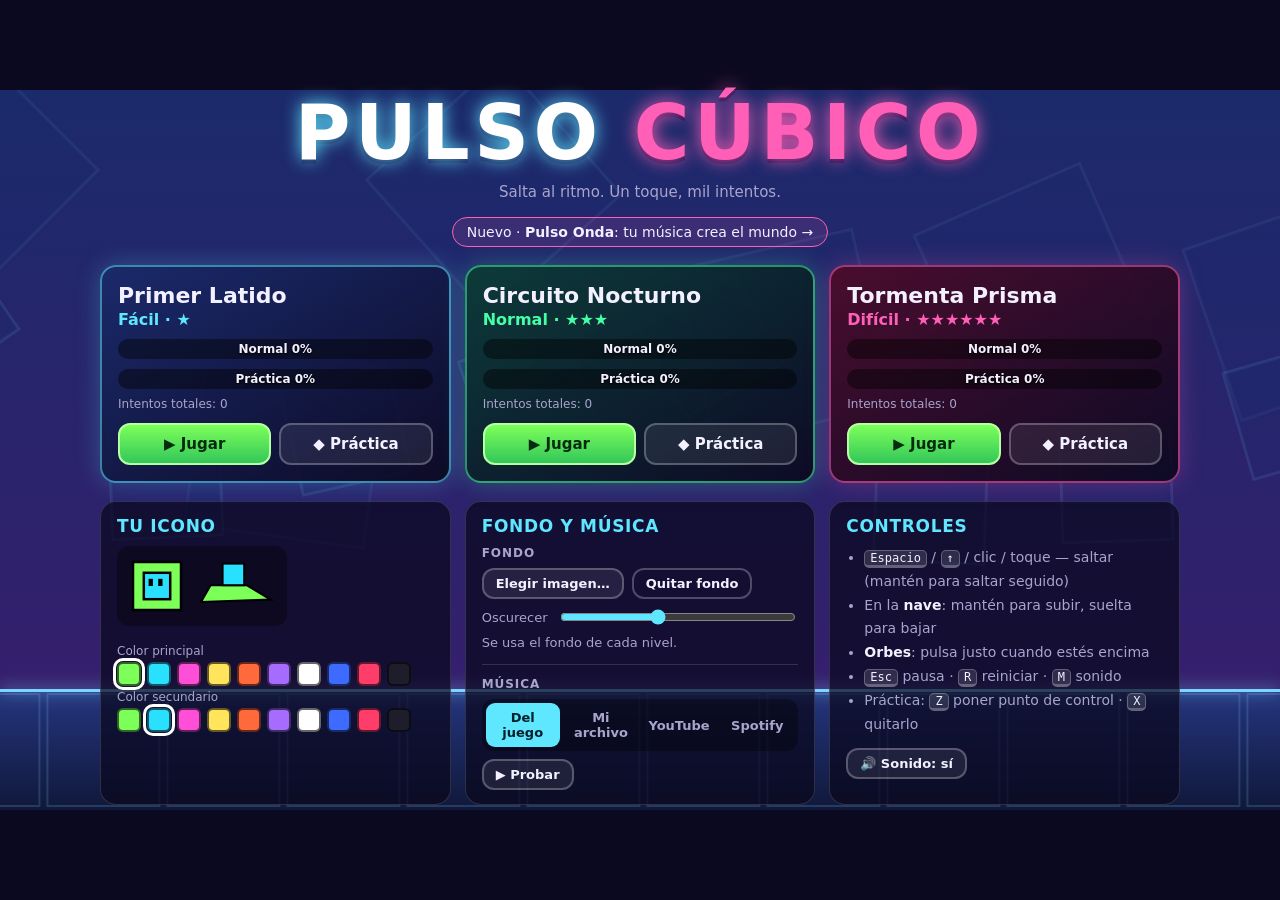
==== commit c3990964: "Añade Pulso Onda: juego de ritmo vectorial donde cada canción crea su mundo - Mapas generados por la" ====
--- a/index.html
+++ b/index.html
@@ -2,71 +2,136 @@
 <html lang="es">
 <head>
   <meta charset="utf-8">
-  <meta name="viewport" content="width=device-width, initial-scale=1">
-  <title>Registro de Caja</title>
+  <meta name="viewport" content="width=device-width, initial-scale=1, maximum-scale=1, user-scalable=no">
+  <meta name="theme-color" content="#120d2e">
+  <title>Pulso Cúbico</title>
   <link rel="stylesheet" href="css/style.css">
 </head>
 <body>
-  <header class="top">
-    <h1>Registro de Caja</h1>
-    <div class="mes">
-      <button id="prev" aria-label="Mes anterior">‹</button>
-      <span id="mesTitulo"></span>
-      <button id="next" aria-label="Mes siguiente">›</button>
+  <div id="stage">
+    <canvas id="game" aria-label="Pulso Cúbico"></canvas>
+
+    <!-- Menú principal -->
+    <section id="menu" class="overlay">
+      <div class="menu-inner">
+        <h1 class="logo">PULSO <span>CÚBICO</span></h1>
+        <p class="tagline">Salta al ritmo. Un toque, mil intentos.</p>
+        <a class="new-app" href="aplicaciones/onda/index.html">Nuevo · <b>Pulso Onda</b>: tu música crea el mundo →</a>
+
+        <div id="level-list" class="level-list"></div>
+
+        <div class="menu-row">
+          <div class="panel customize">
+            <h2>Tu icono</h2>
+            <div class="custom-grid">
+              <canvas id="icon-preview" width="170" height="80"></canvas>
+              <div>
+                <div class="swatch-label">Color principal</div>
+                <div id="colors-c1" class="swatches"></div>
+                <div class="swatch-label">Color secundario</div>
+                <div id="colors-c2" class="swatches"></div>
+              </div>
+            </div>
+          </div>
+          <div class="panel media">
+            <h2>Fondo y música</h2>
+            <div class="field">
+              <div class="field-label">Fondo</div>
+              <div class="row">
+                <label class="btn small" for="bg-file">Elegir imagen…</label>
+                <input type="file" id="bg-file" accept="image/*" class="file-input">
+                <button id="bg-clear" class="btn small ghost">Quitar fondo</button>
+              </div>
+              <label class="range" for="bg-dim">Oscurecer
+                <input type="range" id="bg-dim" min="0" max="0.85" step="0.05">
+              </label>
+              <div id="bg-status" class="status"></div>
+            </div>
+            <div class="field">
+              <div class="field-label">Música</div>
+              <div class="seg" role="radiogroup" aria-label="Origen de la música">
+                <button class="seg-btn" data-src="game" role="radio">Del juego</button>
+                <button class="seg-btn" data-src="file" role="radio">Mi archivo</button>
+                <button class="seg-btn" data-src="youtube" role="radio">YouTube</button>
+                <button class="seg-btn" data-src="spotify" role="radio">Spotify</button>
+              </div>
+              <div id="src-file" class="sub hidden">
+                <label class="btn small" for="audio-file">Elegir audio (MP3, OGG, WAV…)</label>
+                <input type="file" id="audio-file" accept="audio/*,.mp3,.ogg,.wav,.m4a,.aac,.flac,.opus" class="file-input">
+                <div id="audio-status" class="status"></div>
+              </div>
+              <div id="src-url" class="sub hidden">
+                <div class="row">
+                  <input type="url" id="music-url" class="text-input" placeholder="https://www.youtube.com/watch?v=…" autocomplete="off">
+                  <button id="music-url-ok" class="btn small">Usar</button>
+                </div>
+                <div id="url-status" class="status"></div>
+              </div>
+              <div id="src-start" class="sub row hidden">
+                <label for="music-start" class="inline-label">Empezar en el segundo</label>
+                <input type="number" id="music-start" class="text-input num" min="0" step="1" value="0">
+              </div>
+              <div id="embed-warning" class="status warn hidden"></div>
+              <button id="music-test" class="btn small">▶ Probar</button>
+            </div>
+          </div>
+          <div class="panel help">
+            <h2>Controles</h2>
+            <ul>
+              <li><kbd>Espacio</kbd> / <kbd>↑</kbd> / clic / toque — saltar (mantén para saltar seguido)</li>
+              <li>En la <b>nave</b>: mantén para subir, suelta para bajar</li>
+              <li><b>Orbes</b>: pulsa justo cuando estés encima</li>
+              <li><kbd>Esc</kbd> pausa · <kbd>R</kbd> reiniciar · <kbd>M</kbd> sonido</li>
+              <li>Práctica: <kbd>Z</kbd> poner punto de control · <kbd>X</kbd> quitarlo</li>
+            </ul>
+            <button id="btn-sound" class="btn small">🔊 Sonido: sí</button>
+          </div>
+        </div>
+      </div>
+    </section>
+
+    <!-- Pausa -->
+    <section id="pause" class="overlay hidden">
+      <div class="dialog">
+        <h2>Pausa</h2>
+        <button id="btn-resume" class="btn primary">▶ Continuar</button>
+        <button id="btn-restart" class="btn">↻ Reiniciar</button>
+        <button id="btn-practice" class="btn">◆ Modo práctica</button>
+        <button id="btn-menu" class="btn">☰ Menú</button>
+      </div>
+    </section>
+
+    <!-- Nivel completado -->
+    <section id="complete" class="overlay hidden">
+      <div class="dialog">
+        <h2 id="complete-title">¡Nivel completado!</h2>
+        <div id="complete-stats" class="stats"></div>
+        <button id="btn-next" class="btn primary">Siguiente nivel ▶</button>
+        <button id="btn-retry" class="btn">↻ Jugar otra vez</button>
+        <button id="btn-menu2" class="btn">☰ Menú</button>
+      </div>
+    </section>
+
+    <!-- Reproductor de YouTube / Spotify (visible en el menú, oculto al jugar) -->
+    <div id="embed-box" class="hidden">
+      <div class="embed-title">Reproductor de música</div>
+      <div class="embed-slot"></div>
     </div>
-    <label class="ir">Ir a fecha
-      <input type="date" id="irFecha">
-    </label>
-  </header>
 
-  <section class="resumen" id="resumenMes"></section>
+    <!-- Botones en pantalla -->
+    <div id="touch-ui" class="hidden">
+      <button id="btn-pause" class="round-btn" aria-label="Pausa">❚❚</button>
+    </div>
+    <div id="cp-buttons" class="hidden">
+      <button id="btn-cp-add" class="round-btn green" aria-label="Poner punto de control">◆+</button>
+      <button id="btn-cp-del" class="round-btn red" aria-label="Quitar punto de control">◆−</button>
+    </div>
+  </div>
 
-  <main id="dias"></main>
-
-  <footer class="pie">
-    <button id="exportar">Exportar mes (CSV)</button>
-    <p>Los datos se guardan en este dispositivo.</p>
-  </footer>
-
-  <template id="tplDia">
-    <details class="dia">
-      <summary>
-        <span class="fecha"></span>
-        <span class="neto"></span>
-      </summary>
-      <form class="formDia">
-        <div class="campos">
-          <label>Izipay <input type="number" step="0.01" min="0" name="izipay" inputmode="decimal" placeholder="0.00"></label>
-          <label>Ganancia <input type="number" step="0.01" min="0" name="ganancia" inputmode="decimal" placeholder="0.00"></label>
-          <label>Pérdida <input type="number" step="0.01" min="0" name="perdida" inputmode="decimal" placeholder="0.00"></label>
-          <label>Reposición a caja <input type="number" step="0.01" min="0" name="reposicionCaja" inputmode="decimal" placeholder="0.00"></label>
-          <label>Reposición externo <input type="number" step="0.01" min="0" name="reposicionExterno" inputmode="decimal" placeholder="0.00"></label>
-        </div>
-
-        <h3>Gastos o Retiros</h3>
-        <ul class="movs"></ul>
-        <button type="button" class="agregar">+ Agregar gasto / retiro</button>
-
-        <div class="totales"></div>
-        <div class="acciones">
-          <button type="button" class="borrar">Borrar día</button>
-        </div>
-      </form>
-    </details>
-  </template>
-
-  <template id="tplMov">
-    <li class="mov">
-      <select name="tipo">
-        <option value="gasto">Gasto</option>
-        <option value="retiro">Retiro</option>
-      </select>
-      <input type="text" name="concepto" placeholder="Concepto">
-      <input type="number" step="0.01" min="0" name="monto" inputmode="decimal" placeholder="0.00">
-      <button type="button" class="quitar" aria-label="Quitar">✕</button>
-    </li>
-  </template>
-
-  <script src="js/app.js"></script>
+  <script src="js/engine.js"></script>
+  <script src="js/levels.js"></script>
+  <script src="js/audio.js"></script>
+  <script src="js/custom.js"></script>
+  <script src="js/game.js"></script>
 </body>
 </html>
--- a/css/style.css
+++ b/css/style.css
@@ -1,134 +1,249 @@
 :root {
-  --bg: #f4f5f7;
-  --card: #ffffff;
-  --text: #1d2330;
-  --muted: #6b7280;
-  --line: #e2e5ea;
-  --accent: #2563eb;
-  --pos: #15803d;
-  --neg: #b91c1c;
-}
-@media (prefers-color-scheme: dark) {
-  :root {
-    --bg: #12151b;
-    --card: #1b2029;
-    --text: #e8eaee;
-    --muted: #9aa3b2;
-    --line: #2c3340;
-    --accent: #60a5fa;
-    --pos: #4ade80;
-    --neg: #f87171;
-  }
-}
+  --bg: #0b0920;
+  --panel: rgba(10, 8, 30, 0.72);
+  --border: rgba(255, 255, 255, 0.14);
+  --text: #f3f1ff;
+  --muted: #a9a4cc;
+  --accent: #5ee7ff;
+  --accent2: #ff5fb7;
+  --green: #5dff7a;
+}
+
 * { box-sizing: border-box; }
-body {
+
+html, body {
   margin: 0;
-  font-family: system-ui, -apple-system, "Segoe UI", Roboto, sans-serif;
+  height: 100%;
   background: var(--bg);
   color: var(--text);
-  max-width: 760px;
-  margin-inline: auto;
+  font-family: system-ui, -apple-system, "Segoe UI", Roboto, sans-serif;
+  overflow: hidden;
+  user-select: none;
+  -webkit-user-select: none;
+  -webkit-tap-highlight-color: transparent;
+}
+
+#stage {
+  position: fixed;
+  inset: 0;
+  display: flex;
+  align-items: center;
+  justify-content: center;
+}
+
+#game {
+  width: min(100vw, calc(100vh * 16 / 9));
+  height: min(100vh, calc(100vw * 9 / 16));
+  display: block;
+  touch-action: none;
+  background: #000;
+}
+
+.overlay {
+  position: absolute;
+  inset: 0;
+  display: flex;
+  align-items: center;
+  justify-content: center;
+  overflow-y: auto;
   padding: 16px;
 }
-h1 { font-size: 1.4rem; margin: 0 0 12px; }
-h3 { font-size: 1rem; margin: 18px 0 8px; }
-button, input, select {
+.overlay.hidden, .hidden { display: none !important; }
+
+#pause, #complete { background: rgba(5, 4, 18, 0.6); backdrop-filter: blur(4px); }
+
+.menu-inner {
+  width: 100%;
+  max-width: 1080px;
+  margin: auto;
+  display: flex;
+  flex-direction: column;
+  gap: 18px;
+}
+
+.logo {
+  margin: 0;
+  text-align: center;
+  font-size: clamp(38px, 7vw, 76px);
+  font-weight: 900;
+  letter-spacing: 0.06em;
+  line-height: 1;
+  color: #fff;
+  text-shadow: 0 0 18px var(--accent), 0 4px 0 #1b1350;
+}
+.logo span { color: var(--accent2); text-shadow: 0 0 18px var(--accent2), 0 4px 0 #1b1350; }
+.tagline { margin: -6px 0 4px; text-align: center; color: var(--muted); font-size: 15px; }
+
+.level-list {
+  display: grid;
+  grid-template-columns: repeat(auto-fit, minmax(260px, 1fr));
+  gap: 14px;
+}
+
+.level-card {
+  position: relative;
+  background: linear-gradient(150deg, var(--c1), rgba(10, 8, 30, 0.9));
+  border: 2px solid color-mix(in srgb, var(--c2) 55%, transparent);
+  border-radius: 16px;
+  padding: 16px;
+  box-shadow: 0 0 24px color-mix(in srgb, var(--c2) 25%, transparent);
+  transition: transform 0.15s ease;
+}
+.level-card:hover { transform: translateY(-3px); }
+.lv-head { display: flex; justify-content: space-between; align-items: flex-start; }
+.lv-name { font-size: 22px; font-weight: 800; }
+.lv-diff { color: var(--c2); font-weight: 700; margin-top: 2px; }
+.lv-check {
+  background: var(--green); color: #062; width: 30px; height: 30px; border-radius: 50%;
+  display: grid; place-items: center; font-weight: 900;
+}
+.lv-bar {
+  position: relative;
+  height: 20px;
+  margin-top: 10px;
+  background: rgba(0, 0, 0, 0.45);
+  border-radius: 10px;
+  overflow: hidden;
+}
+.lv-bar > div { height: 100%; background: var(--c2); border-radius: 10px; }
+.lv-bar.practice > div { background: var(--green); opacity: 0.8; }
+.lv-bar span {
+  position: absolute; inset: 0; display: flex; align-items: center; justify-content: center;
+  font-size: 12px; font-weight: 700; text-shadow: 0 1px 2px #000;
+}
+.lv-meta { margin-top: 8px; font-size: 12px; color: var(--muted); }
+.lv-buttons { display: flex; gap: 8px; margin-top: 12px; }
+.lv-buttons .btn { flex: 1; }
+
+.menu-row {
+  display: grid;
+  grid-template-columns: repeat(auto-fit, minmax(300px, 1fr));
+  gap: 14px;
+}
+
+.panel {
+  background: var(--panel);
+  border: 1px solid var(--border);
+  border-radius: 16px;
+  padding: 14px 16px;
+}
+.panel h2 { margin: 0 0 10px; font-size: 17px; letter-spacing: 0.04em; text-transform: uppercase; color: var(--accent); }
+.custom-grid { display: flex; gap: 14px; align-items: center; flex-wrap: wrap; }
+#icon-preview { background: rgba(0, 0, 0, 0.35); border-radius: 12px; }
+.swatch-label { font-size: 12px; color: var(--muted); margin: 4px 0; }
+.swatches { display: flex; flex-wrap: wrap; gap: 6px; }
+.swatch {
+  width: 24px; height: 24px; border-radius: 6px; border: 2px solid rgba(0, 0, 0, 0.6);
+  cursor: pointer; padding: 0;
+}
+.swatch.selected { outline: 3px solid #fff; outline-offset: 1px; }
+
+.help ul { margin: 0 0 12px; padding-left: 18px; color: var(--muted); font-size: 14px; line-height: 1.7; }
+.help b { color: var(--text); }
+kbd {
+  background: rgba(255, 255, 255, 0.12); border: 1px solid rgba(255, 255, 255, 0.25);
+  border-bottom-width: 3px; border-radius: 5px; padding: 0 5px; font-size: 12px; color: var(--text);
+}
+
+.btn {
+  appearance: none;
+  border: 2px solid rgba(255, 255, 255, 0.25);
+  background: rgba(255, 255, 255, 0.08);
+  color: var(--text);
   font: inherit;
-  color: inherit;
-}
-button {
-  background: var(--card);
-  border: 1px solid var(--line);
-  border-radius: 8px;
-  padding: 8px 12px;
+  font-weight: 800;
+  font-size: 15px;
+  padding: 10px 16px;
+  border-radius: 12px;
   cursor: pointer;
-}
-button:hover { border-color: var(--accent); }
-input, select {
-  background: var(--bg);
-  border: 1px solid var(--line);
-  border-radius: 8px;
-  padding: 8px 10px;
-  width: 100%;
-  min-width: 0;
-}
-.top { margin-bottom: 12px; }
-.mes { display: flex; align-items: center; gap: 12px; margin-bottom: 10px; }
-.mes span { font-weight: 600; text-transform: capitalize; min-width: 150px; text-align: center; }
-.ir { display: flex; align-items: center; gap: 8px; color: var(--muted); font-size: .9rem; }
-.ir input { width: auto; }
-
-.resumen {
-  display: grid;
-  grid-template-columns: repeat(auto-fit, minmax(130px, 1fr));
-  gap: 8px;
-  margin-bottom: 16px;
-}
-.resumen div {
-  background: var(--card);
-  border: 1px solid var(--line);
-  border-radius: 10px;
-  padding: 10px;
-}
-.resumen small { display: block; color: var(--muted); font-size: .78rem; }
-.resumen b { font-variant-numeric: tabular-nums; }
-
-.dia {
-  background: var(--card);
-  border: 1px solid var(--line);
-  border-radius: 10px;
-  margin-bottom: 6px;
-}
-.dia[open] { border-color: var(--accent); }
-.dia summary {
-  display: flex;
-  justify-content: space-between;
-  padding: 12px 14px;
-  cursor: pointer;
-  list-style: none;
-}
-.dia summary::-webkit-details-marker { display: none; }
-.dia summary::before { content: "▸"; margin-right: 8px; color: var(--muted); }
-.dia[open] summary::before { content: "▾"; }
-.dia .fecha { flex: 1; text-transform: capitalize; }
-.dia.con-datos .fecha { font-weight: 600; }
-.dia.hoy .fecha::after { content: " · hoy"; color: var(--accent); font-weight: 400; }
-.neto { font-variant-numeric: tabular-nums; }
-.pos { color: var(--pos); }
-.neg { color: var(--neg); }
-
-.formDia { padding: 0 14px 14px; border-top: 1px solid var(--line); }
-.campos {
-  display: grid;
-  grid-template-columns: repeat(auto-fit, minmax(180px, 1fr));
+  transition: transform 0.1s ease, background 0.15s ease;
+}
+.btn:hover { background: rgba(255, 255, 255, 0.16); }
+.btn:active { transform: scale(0.96); }
+.btn.primary { background: linear-gradient(180deg, #7dff5a, #33c75a); color: #052b10; border-color: #b6ffa3; }
+.btn.small { padding: 6px 12px; font-size: 13px; }
+
+.dialog {
+  background: var(--panel);
+  border: 1px solid var(--border);
+  border-radius: 20px;
+  padding: 24px;
+  width: min(360px, 100%);
+  display: flex;
+  flex-direction: column;
   gap: 10px;
-  margin-top: 12px;
-}
-.campos label { display: flex; flex-direction: column; gap: 4px; font-size: .9rem; color: var(--muted); }
-
-.movs { list-style: none; padding: 0; margin: 0 0 8px; }
-.mov {
-  display: grid;
-  grid-template-columns: 100px 1fr 100px 40px;
-  gap: 6px;
-  margin-bottom: 6px;
-}
-@media (max-width: 480px) {
-  .mov { grid-template-columns: 1fr 1fr 40px; }
-  .mov [name=concepto] { grid-column: 1 / -1; grid-row: 1; }
-}
-.totales {
-  margin-top: 12px;
-  padding: 10px;
-  background: var(--bg);
-  border-radius: 8px;
-  font-size: .9rem;
-  display: grid;
-  gap: 4px;
-}
-.totales div { display: flex; justify-content: space-between; }
-.totales .final { font-weight: 700; border-top: 1px solid var(--line); padding-top: 4px; }
-.acciones { margin-top: 10px; text-align: right; }
-.borrar { color: var(--neg); }
-
-.pie { margin-top: 20px; text-align: center; color: var(--muted); font-size: .85rem; }
+  text-align: center;
+  box-shadow: 0 20px 60px rgba(0, 0, 0, 0.5);
+}
+.dialog h2 { margin: 0 0 8px; font-size: 28px; }
+.stats { display: grid; grid-template-columns: repeat(3, 1fr); gap: 8px; margin-bottom: 8px; }
+.stats div { background: rgba(0, 0, 0, 0.35); border-radius: 12px; padding: 10px 4px; }
+.stats span { display: block; font-size: 12px; color: var(--muted); }
+.stats b { font-size: 22px; }
+
+#touch-ui { position: absolute; top: 12px; right: 12px; }
+#cp-buttons { position: absolute; bottom: 16px; left: 50%; transform: translateX(-50%); display: flex; gap: 14px; }
+.round-btn {
+  width: 52px; height: 52px; border-radius: 50%;
+  border: 2px solid rgba(255, 255, 255, 0.35);
+  background: rgba(0, 0, 0, 0.45);
+  color: #fff; font-weight: 900; font-size: 16px; cursor: pointer;
+}
+.round-btn.green { border-color: var(--green); color: var(--green); }
+.round-btn.red { border-color: #ff5f6d; color: #ff5f6d; }
+
+/* ---------- fondo y música ---------- */
+.field { display: flex; flex-direction: column; gap: 8px; }
+.field + .field { margin-top: 14px; padding-top: 12px; border-top: 1px solid var(--border); }
+.field-label { font-size: 12px; font-weight: 800; letter-spacing: 0.08em; text-transform: uppercase; color: var(--muted); }
+.row { display: flex; gap: 8px; align-items: center; flex-wrap: wrap; }
+.sub { display: flex; flex-direction: column; gap: 6px; }
+.sub.row { flex-direction: row; }
+.file-input { position: absolute; width: 1px; height: 1px; opacity: 0; pointer-events: none; }
+.btn.ghost { background: transparent; }
+label.btn { display: inline-block; }
+.file-input:focus-visible + .btn, .btn:focus-visible, .seg-btn:focus-visible, .text-input:focus-visible {
+  outline: 3px solid var(--accent); outline-offset: 2px;
+}
+.range { display: flex; align-items: center; gap: 10px; font-size: 13px; color: var(--muted); }
+.range input { flex: 1; accent-color: var(--accent); }
+.seg { display: grid; grid-template-columns: repeat(4, 1fr); gap: 4px; background: rgba(0, 0, 0, 0.35); padding: 4px; border-radius: 12px; }
+.seg-btn {
+  appearance: none; border: 0; background: transparent; color: var(--muted); font: inherit; font-weight: 700;
+  font-size: 13px; padding: 7px 4px; border-radius: 9px; cursor: pointer;
+}
+.seg-btn.active { background: var(--accent); color: #04202a; }
+.text-input {
+  flex: 1; min-width: 0; font: inherit; font-size: 14px; color: var(--text);
+  background: rgba(0, 0, 0, 0.4); border: 1px solid var(--border); border-radius: 10px; padding: 8px 10px;
+}
+.text-input.num { flex: 0 0 80px; }
+.inline-label { font-size: 13px; color: var(--muted); }
+.status { font-size: 13px; color: var(--muted); min-height: 1em; overflow-wrap: anywhere; }
+.status:empty { display: none; }
+.status.ok { color: var(--green); }
+.status.error { color: #ff7a85; }
+.status.warn { color: #ffd166; background: rgba(255, 209, 102, 0.1); border-radius: 10px; padding: 8px 10px; }
+#music-test { align-self: flex-start; }
+
+#embed-box {
+  position: fixed;
+  right: 12px; bottom: 12px;
+  width: 300px; max-width: calc(100vw - 24px);
+  background: var(--panel);
+  border: 1px solid var(--border);
+  border-radius: 14px;
+  padding: 8px;
+  z-index: 5;
+}
+.embed-title { font-size: 11px; color: var(--muted); margin: 0 4px 6px; text-transform: uppercase; letter-spacing: 0.08em; }
+#embed-box iframe { width: 100%; height: 152px; border: 0; border-radius: 10px; display: block; }
+/* durante la partida sigue sonando pero no se ve ni se puede tocar */
+body.in-game #embed-box { opacity: 0; pointer-events: none; }
+
+.new-app {
+  align-self: center; color: var(--text); text-decoration: none; font-size: 14px;
+  border: 1px solid var(--accent2); border-radius: 999px; padding: 6px 14px; margin-top: -6px;
+  background: rgba(255, 95, 183, 0.12);
+}
+.new-app:hover { background: rgba(255, 95, 183, 0.25); }
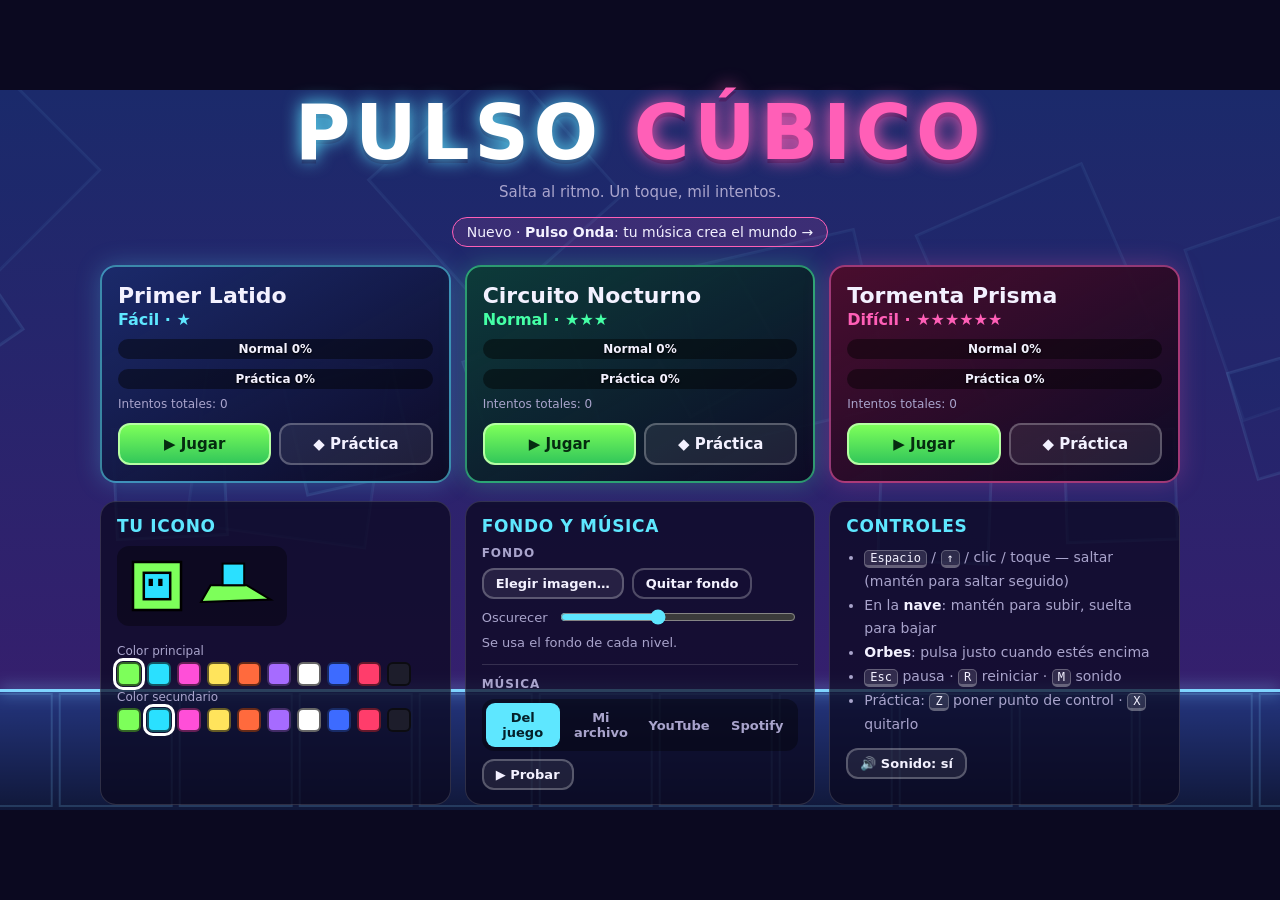
==== commit 93f6da98: "Instalable en el móvil: manifiesto, iconos, service worker y controles táctiles - App web instalable" ====
--- a/index.html
+++ b/index.html
@@ -6,6 +6,13 @@
   <meta name="theme-color" content="#120d2e">
   <title>Pulso Cúbico</title>
   <link rel="stylesheet" href="css/style.css">
+  <link rel="manifest" href="manifest.webmanifest">
+  <link rel="icon" href="icons/icon-192.png">
+  <link rel="apple-touch-icon" href="icons/apple-touch-icon.png">
+  <meta name="apple-mobile-web-app-capable" content="yes">
+  <meta name="mobile-web-app-capable" content="yes">
+  <meta name="apple-mobile-web-app-status-bar-style" content="black-translucent">
+  <meta name="apple-mobile-web-app-title" content="Pulso">
 </head>
 <body>
   <div id="stage">
@@ -133,5 +140,10 @@
   <script src="js/audio.js"></script>
   <script src="js/custom.js"></script>
   <script src="js/game.js"></script>
+  <script>
+    if ('serviceWorker' in navigator && /^https?:$/.test(location.protocol) && !/claude|anthropic/i.test(location.hostname)) {
+      navigator.serviceWorker.register('sw.js').catch(function () {});
+    }
+  </script>
 </body>
 </html>
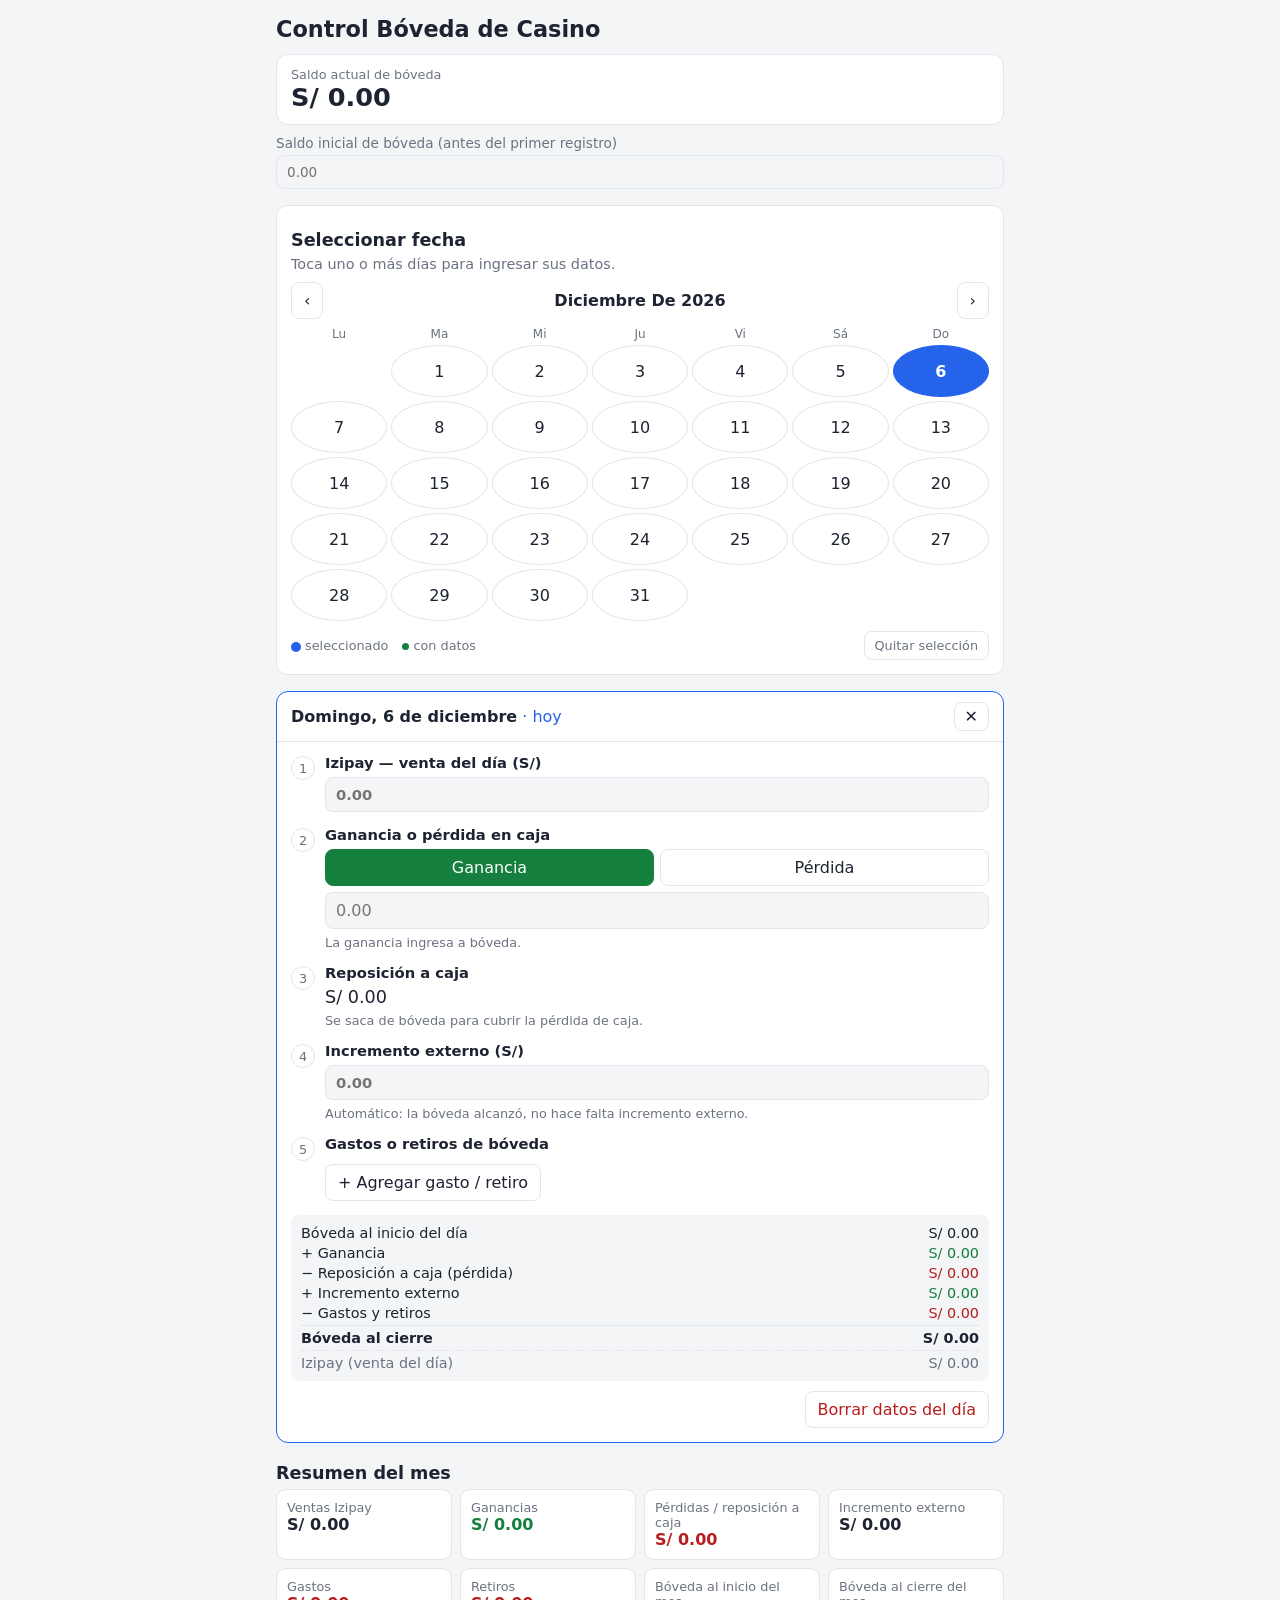
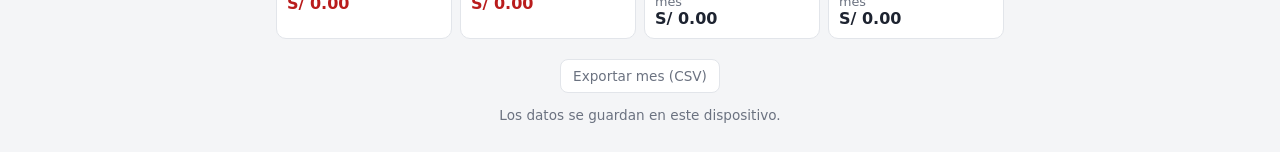
==== commit 586828b0: "Control de bóveda: calendario con varios días, saldo de bóveda, reposición e incremento externo Co-A" ====
--- a/index.html
+++ b/index.html
@@ -2,148 +2,126 @@
 <html lang="es">
 <head>
   <meta charset="utf-8">
-  <meta name="viewport" content="width=device-width, initial-scale=1, maximum-scale=1, user-scalable=no">
-  <meta name="theme-color" content="#120d2e">
-  <title>Pulso Cúbico</title>
+  <meta name="viewport" content="width=device-width, initial-scale=1">
+  <title>Control Bóveda</title>
   <link rel="stylesheet" href="css/style.css">
-  <link rel="manifest" href="manifest.webmanifest">
-  <link rel="icon" href="icons/icon-192.png">
-  <link rel="apple-touch-icon" href="icons/apple-touch-icon.png">
-  <meta name="apple-mobile-web-app-capable" content="yes">
-  <meta name="mobile-web-app-capable" content="yes">
-  <meta name="apple-mobile-web-app-status-bar-style" content="black-translucent">
-  <meta name="apple-mobile-web-app-title" content="Pulso">
 </head>
 <body>
-  <div id="stage">
-    <canvas id="game" aria-label="Pulso Cúbico"></canvas>
+  <header class="top">
+    <h1>Control Bóveda de Casino</h1>
+    <div class="saldo-actual">
+      <small>Saldo actual de bóveda</small>
+      <b id="saldoActual">S/ 0.00</b>
+    </div>
+    <label class="inicial">Saldo inicial de bóveda (antes del primer registro)
+      <input type="number" step="0.01" id="saldoInicial" inputmode="decimal" placeholder="0.00">
+    </label>
+  </header>
 
-    <!-- Menú principal -->
-    <section id="menu" class="overlay">
-      <div class="menu-inner">
-        <h1 class="logo">PULSO <span>CÚBICO</span></h1>
-        <p class="tagline">Salta al ritmo. Un toque, mil intentos.</p>
-        <a class="new-app" href="aplicaciones/onda/index.html">Nuevo · <b>Pulso Onda</b>: tu música crea el mundo →</a>
+  <section class="calendario">
+    <h2>Seleccionar fecha</h2>
+    <p class="ayuda">Toca uno o más días para ingresar sus datos.</p>
+    <div class="mes">
+      <button id="prev" aria-label="Mes anterior">‹</button>
+      <span id="mesTitulo"></span>
+      <button id="next" aria-label="Mes siguiente">›</button>
+    </div>
+    <div class="semana">
+      <span>Lu</span><span>Ma</span><span>Mi</span><span>Ju</span><span>Vi</span><span>Sá</span><span>Do</span>
+    </div>
+    <div class="grilla" id="grilla"></div>
+    <div class="leyenda">
+      <span><i class="pt sel"></i> seleccionado</span>
+      <span><i class="pt dato"></i> con datos</span>
+      <button id="limpiar" type="button">Quitar selección</button>
+    </div>
+  </section>
 
-        <div id="level-list" class="level-list"></div>
+  <main id="formularios"></main>
 
-        <div class="menu-row">
-          <div class="panel customize">
-            <h2>Tu icono</h2>
-            <div class="custom-grid">
-              <canvas id="icon-preview" width="170" height="80"></canvas>
-              <div>
-                <div class="swatch-label">Color principal</div>
-                <div id="colors-c1" class="swatches"></div>
-                <div class="swatch-label">Color secundario</div>
-                <div id="colors-c2" class="swatches"></div>
-              </div>
+  <section>
+    <h2>Resumen del mes</h2>
+    <div class="resumen" id="resumenMes"></div>
+  </section>
+
+  <footer class="pie">
+    <button id="exportar">Exportar mes (CSV)</button>
+    <p>Los datos se guardan en este dispositivo.</p>
+  </footer>
+
+  <template id="tplDia">
+    <article class="dia">
+      <header class="dia-cab">
+        <h3 class="fecha"></h3>
+        <button type="button" class="cerrar" aria-label="Quitar de la selección">✕</button>
+      </header>
+      <form class="formDia">
+        <div class="bloque">
+          <span class="num">1</span>
+          <label>Izipay — venta del día (S/)
+            <input type="number" step="0.01" min="0" name="izipay" inputmode="decimal" placeholder="0.00">
+          </label>
+        </div>
+
+        <div class="bloque">
+          <span class="num">2</span>
+          <div class="grupo">
+            <span class="lbl">Ganancia o pérdida en caja</span>
+            <div class="seg">
+              <label><input type="radio" value="ganancia"> Ganancia</label>
+              <label><input type="radio" value="perdida"> Pérdida</label>
             </div>
-          </div>
-          <div class="panel media">
-            <h2>Fondo y música</h2>
-            <div class="field">
-              <div class="field-label">Fondo</div>
-              <div class="row">
-                <label class="btn small" for="bg-file">Elegir imagen…</label>
-                <input type="file" id="bg-file" accept="image/*" class="file-input">
-                <button id="bg-clear" class="btn small ghost">Quitar fondo</button>
-              </div>
-              <label class="range" for="bg-dim">Oscurecer
-                <input type="range" id="bg-dim" min="0" max="0.85" step="0.05">
-              </label>
-              <div id="bg-status" class="status"></div>
-            </div>
-            <div class="field">
-              <div class="field-label">Música</div>
-              <div class="seg" role="radiogroup" aria-label="Origen de la música">
-                <button class="seg-btn" data-src="game" role="radio">Del juego</button>
-                <button class="seg-btn" data-src="file" role="radio">Mi archivo</button>
-                <button class="seg-btn" data-src="youtube" role="radio">YouTube</button>
-                <button class="seg-btn" data-src="spotify" role="radio">Spotify</button>
-              </div>
-              <div id="src-file" class="sub hidden">
-                <label class="btn small" for="audio-file">Elegir audio (MP3, OGG, WAV…)</label>
-                <input type="file" id="audio-file" accept="audio/*,.mp3,.ogg,.wav,.m4a,.aac,.flac,.opus" class="file-input">
-                <div id="audio-status" class="status"></div>
-              </div>
-              <div id="src-url" class="sub hidden">
-                <div class="row">
-                  <input type="url" id="music-url" class="text-input" placeholder="https://www.youtube.com/watch?v=…" autocomplete="off">
-                  <button id="music-url-ok" class="btn small">Usar</button>
-                </div>
-                <div id="url-status" class="status"></div>
-              </div>
-              <div id="src-start" class="sub row hidden">
-                <label for="music-start" class="inline-label">Empezar en el segundo</label>
-                <input type="number" id="music-start" class="text-input num" min="0" step="1" value="0">
-              </div>
-              <div id="embed-warning" class="status warn hidden"></div>
-              <button id="music-test" class="btn small">▶ Probar</button>
-            </div>
-          </div>
-          <div class="panel help">
-            <h2>Controles</h2>
-            <ul>
-              <li><kbd>Espacio</kbd> / <kbd>↑</kbd> / clic / toque — saltar (mantén para saltar seguido)</li>
-              <li>En la <b>nave</b>: mantén para subir, suelta para bajar</li>
-              <li><b>Orbes</b>: pulsa justo cuando estés encima</li>
-              <li><kbd>Esc</kbd> pausa · <kbd>R</kbd> reiniciar · <kbd>M</kbd> sonido</li>
-              <li>Práctica: <kbd>Z</kbd> poner punto de control · <kbd>X</kbd> quitarlo</li>
-            </ul>
-            <button id="btn-sound" class="btn small">🔊 Sonido: sí</button>
+            <input type="number" step="0.01" min="0" name="monto" inputmode="decimal" placeholder="0.00">
+            <small class="nota-gp"></small>
           </div>
         </div>
-      </div>
-    </section>
 
-    <!-- Pausa -->
-    <section id="pause" class="overlay hidden">
-      <div class="dialog">
-        <h2>Pausa</h2>
-        <button id="btn-resume" class="btn primary">▶ Continuar</button>
-        <button id="btn-restart" class="btn">↻ Reiniciar</button>
-        <button id="btn-practice" class="btn">◆ Modo práctica</button>
-        <button id="btn-menu" class="btn">☰ Menú</button>
-      </div>
-    </section>
+        <div class="bloque">
+          <span class="num">3</span>
+          <div class="grupo">
+            <span class="lbl">Reposición a caja</span>
+            <output class="reposicion">S/ 0.00</output>
+            <small>Se saca de bóveda para cubrir la pérdida de caja.</small>
+          </div>
+        </div>
 
-    <!-- Nivel completado -->
-    <section id="complete" class="overlay hidden">
-      <div class="dialog">
-        <h2 id="complete-title">¡Nivel completado!</h2>
-        <div id="complete-stats" class="stats"></div>
-        <button id="btn-next" class="btn primary">Siguiente nivel ▶</button>
-        <button id="btn-retry" class="btn">↻ Jugar otra vez</button>
-        <button id="btn-menu2" class="btn">☰ Menú</button>
-      </div>
-    </section>
+        <div class="bloque">
+          <span class="num">4</span>
+          <label>Incremento externo (S/)
+            <input type="number" step="0.01" min="0" name="incremento" inputmode="decimal">
+            <small class="nota-inc"></small>
+          </label>
+        </div>
 
-    <!-- Reproductor de YouTube / Spotify (visible en el menú, oculto al jugar) -->
-    <div id="embed-box" class="hidden">
-      <div class="embed-title">Reproductor de música</div>
-      <div class="embed-slot"></div>
-    </div>
+        <div class="bloque">
+          <span class="num">5</span>
+          <div class="grupo">
+            <span class="lbl">Gastos o retiros de bóveda</span>
+            <ul class="movs"></ul>
+            <button type="button" class="agregar">+ Agregar gasto / retiro</button>
+          </div>
+        </div>
 
-    <!-- Botones en pantalla -->
-    <div id="touch-ui" class="hidden">
-      <button id="btn-pause" class="round-btn" aria-label="Pausa">❚❚</button>
-    </div>
-    <div id="cp-buttons" class="hidden">
-      <button id="btn-cp-add" class="round-btn green" aria-label="Poner punto de control">◆+</button>
-      <button id="btn-cp-del" class="round-btn red" aria-label="Quitar punto de control">◆−</button>
-    </div>
-  </div>
+        <div class="totales"></div>
+        <div class="acciones">
+          <button type="button" class="borrar">Borrar datos del día</button>
+        </div>
+      </form>
+    </article>
+  </template>
 
-  <script src="js/engine.js"></script>
-  <script src="js/levels.js"></script>
-  <script src="js/audio.js"></script>
-  <script src="js/custom.js"></script>
-  <script src="js/game.js"></script>
-  <script>
-    if ('serviceWorker' in navigator && /^https?:$/.test(location.protocol) && !/claude|anthropic/i.test(location.hostname)) {
-      navigator.serviceWorker.register('sw.js').catch(function () {});
-    }
-  </script>
+  <template id="tplMov">
+    <li class="mov">
+      <select name="tipo">
+        <option value="gasto">Gasto</option>
+        <option value="retiro">Retiro</option>
+      </select>
+      <input type="text" name="concepto" placeholder="Concepto">
+      <input type="number" step="0.01" min="0" name="montoMov" inputmode="decimal" placeholder="0.00">
+      <button type="button" class="quitar" aria-label="Quitar">✕</button>
+    </li>
+  </template>
+
+  <script src="js/app.js"></script>
 </body>
 </html>
--- a/css/style.css
+++ b/css/style.css
@@ -1,249 +1,189 @@
 :root {
-  --bg: #0b0920;
-  --panel: rgba(10, 8, 30, 0.72);
-  --border: rgba(255, 255, 255, 0.14);
-  --text: #f3f1ff;
-  --muted: #a9a4cc;
-  --accent: #5ee7ff;
-  --accent2: #ff5fb7;
-  --green: #5dff7a;
+  --bg: #f4f5f7;
+  --card: #ffffff;
+  --text: #1d2330;
+  --muted: #6b7280;
+  --line: #e2e5ea;
+  --accent: #2563eb;
+  --accent-soft: #dbe7ff;
+  --pos: #15803d;
+  --neg: #b91c1c;
 }
-
+@media (prefers-color-scheme: dark) {
+  :root {
+    --bg: #12151b;
+    --card: #1b2029;
+    --text: #e8eaee;
+    --muted: #9aa3b2;
+    --line: #2c3340;
+    --accent: #60a5fa;
+    --accent-soft: #1e3355;
+    --pos: #4ade80;
+    --neg: #f87171;
+  }
+}
 * { box-sizing: border-box; }
-
-html, body {
-  margin: 0;
-  height: 100%;
+body {
+  margin: 0 auto;
+  font-family: system-ui, -apple-system, "Segoe UI", Roboto, sans-serif;
   background: var(--bg);
   color: var(--text);
-  font-family: system-ui, -apple-system, "Segoe UI", Roboto, sans-serif;
-  overflow: hidden;
-  user-select: none;
-  -webkit-user-select: none;
-  -webkit-tap-highlight-color: transparent;
+  max-width: 760px;
+  padding: 16px;
 }
+h1 { font-size: 1.4rem; margin: 0 0 12px; }
+h2 { font-size: 1.1rem; margin: 20px 0 6px; }
+h3 { font-size: 1rem; margin: 0; }
+button, input, select { font: inherit; color: inherit; }
+button {
+  background: var(--card);
+  border: 1px solid var(--line);
+  border-radius: 8px;
+  padding: 8px 12px;
+  cursor: pointer;
+}
+button:hover { border-color: var(--accent); }
+input, select {
+  background: var(--bg);
+  border: 1px solid var(--line);
+  border-radius: 8px;
+  padding: 8px 10px;
+  width: 100%;
+  min-width: 0;
+}
+small { color: var(--muted); font-size: .8rem; font-weight: 400; }
+.pos { color: var(--pos); }
+.neg { color: var(--neg); }
 
-#stage {
-  position: fixed;
-  inset: 0;
+/* Cabecera */
+.saldo-actual {
+  background: var(--card);
+  border: 1px solid var(--line);
+  border-radius: 12px;
+  padding: 12px 14px;
+  margin-bottom: 10px;
+}
+.saldo-actual small { display: block; }
+.saldo-actual b { font-size: 1.6rem; font-variant-numeric: tabular-nums; }
+.inicial { display: flex; flex-direction: column; gap: 4px; font-size: .85rem; color: var(--muted); }
+
+/* Calendario */
+.calendario {
+  background: var(--card);
+  border: 1px solid var(--line);
+  border-radius: 12px;
+  padding: 4px 14px 14px;
+  margin-top: 16px;
+}
+.ayuda { margin: 0 0 10px; color: var(--muted); font-size: .9rem; }
+.mes { display: flex; align-items: center; justify-content: space-between; margin-bottom: 8px; }
+.mes span { font-weight: 600; text-transform: capitalize; }
+.semana, .grilla { display: grid; grid-template-columns: repeat(7, 1fr); gap: 4px; }
+.semana span { text-align: center; font-size: .75rem; color: var(--muted); padding-bottom: 4px; }
+.grilla button {
+  position: relative;
+  aspect-ratio: 1;
+  padding: 0;
+  border-radius: 50%;
+  font-variant-numeric: tabular-nums;
+  max-height: 52px;
+  width: 100%;
+  justify-self: center;
+}
+.grilla button.hoy { border-color: var(--accent); color: var(--accent); font-weight: 600; }
+.grilla button.sel { background: var(--accent); border-color: var(--accent); color: #fff; }
+.grilla button.dato::after, .pt.dato {
+  content: "";
+  position: absolute;
+  bottom: 4px;
+  left: 50%;
+  transform: translateX(-50%);
+  width: 5px; height: 5px;
+  border-radius: 50%;
+  background: var(--pos);
+}
+.grilla button.sel.dato::after { background: #fff; }
+.leyenda { display: flex; align-items: center; gap: 14px; margin-top: 10px; font-size: .8rem; color: var(--muted); flex-wrap: wrap; }
+.leyenda button { margin-left: auto; font-size: .8rem; padding: 6px 10px; }
+.pt { display: inline-block; width: 10px; height: 10px; border-radius: 50%; vertical-align: middle; position: relative; }
+.pt.sel { background: var(--accent); }
+.pt.dato { position: static; transform: none; width: 7px; height: 7px; }
+
+/* Formularios */
+#formularios { margin-top: 16px; }
+.vacio { color: var(--muted); text-align: center; }
+.dia {
+  background: var(--card);
+  border: 1px solid var(--accent);
+  border-radius: 12px;
+  margin-bottom: 12px;
+}
+.dia-cab {
   display: flex;
   align-items: center;
-  justify-content: center;
+  justify-content: space-between;
+  padding: 10px 14px;
+  border-bottom: 1px solid var(--line);
 }
+.dia.hoy .fecha::after { content: " · hoy"; color: var(--accent); font-weight: 400; text-transform: none; }
+.cerrar { padding: 4px 10px; }
+.formDia { padding: 12px 14px 14px; }
+.bloque { display: flex; gap: 10px; margin-bottom: 14px; }
+.num {
+  flex: none;
+  width: 24px; height: 24px;
+  border-radius: 50%;
+  border: 1px solid var(--line);
+  display: grid; place-items: center;
+  font-size: .8rem;
+  color: var(--muted);
+  margin-top: 2px;
+}
+.bloque > label, .grupo { flex: 1; display: flex; flex-direction: column; gap: 6px; min-width: 0; }
+.bloque > label, .lbl { font-weight: 600; font-size: .92rem; }
+.seg { display: flex; gap: 6px; }
+.seg label {
+  flex: 1;
+  text-align: center;
+  border: 1px solid var(--line);
+  border-radius: 8px;
+  padding: 8px;
+  cursor: pointer;
+  font-weight: 400;
+}
+.seg input { position: absolute; opacity: 0; pointer-events: none; }
+.seg label:has(input[value=ganancia]:checked) { background: var(--pos); border-color: var(--pos); color: #fff; }
+.seg label:has(input[value=perdida]:checked) { background: var(--neg); border-color: var(--neg); color: #fff; }
+.seg label:has(input:focus-visible) { outline: 2px solid var(--accent); outline-offset: 2px; }
+.reposicion { font-size: 1.1rem; font-variant-numeric: tabular-nums; }
 
-#game {
-  width: min(100vw, calc(100vh * 16 / 9));
-  height: min(100vh, calc(100vw * 9 / 16));
-  display: block;
-  touch-action: none;
-  background: #000;
+.movs { list-style: none; padding: 0; margin: 0; }
+.mov { display: grid; grid-template-columns: 100px 1fr 100px 40px; gap: 6px; margin-bottom: 6px; }
+@media (max-width: 480px) {
+  .mov { grid-template-columns: 1fr 1fr 40px; }
+  .mov [name=concepto] { grid-column: 1 / -1; grid-row: 1; }
 }
+.agregar { align-self: flex-start; }
 
-.overlay {
-  position: absolute;
-  inset: 0;
-  display: flex;
-  align-items: center;
-  justify-content: center;
-  overflow-y: auto;
-  padding: 16px;
+.totales {
+  padding: 10px;
+  background: var(--bg);
+  border-radius: 8px;
+  font-size: .9rem;
+  display: grid;
+  gap: 4px;
+  font-variant-numeric: tabular-nums;
 }
-.overlay.hidden, .hidden { display: none !important; }
+.totales div { display: flex; justify-content: space-between; gap: 8px; }
+.totales .final { font-weight: 700; border-top: 1px solid var(--line); padding-top: 4px; }
+.totales .aparte { color: var(--muted); border-top: 1px dashed var(--line); padding-top: 4px; }
+.acciones { margin-top: 10px; text-align: right; }
+.borrar { color: var(--neg); }
 
-#pause, #complete { background: rgba(5, 4, 18, 0.6); backdrop-filter: blur(4px); }
+/* Resumen */
+.resumen { display: grid; grid-template-columns: repeat(auto-fit, minmax(150px, 1fr)); gap: 8px; }
+.resumen div { background: var(--card); border: 1px solid var(--line); border-radius: 10px; padding: 10px; }
+.resumen small { display: block; }
+.resumen b { font-variant-numeric: tabular-nums; }
 
-.menu-inner {
-  width: 100%;
-  max-width: 1080px;
-  margin: auto;
-  display: flex;
-  flex-direction: column;
-  gap: 18px;
-}
-
-.logo {
-  margin: 0;
-  text-align: center;
-  font-size: clamp(38px, 7vw, 76px);
-  font-weight: 900;
-  letter-spacing: 0.06em;
-  line-height: 1;
-  color: #fff;
-  text-shadow: 0 0 18px var(--accent), 0 4px 0 #1b1350;
-}
-.logo span { color: var(--accent2); text-shadow: 0 0 18px var(--accent2), 0 4px 0 #1b1350; }
-.tagline { margin: -6px 0 4px; text-align: center; color: var(--muted); font-size: 15px; }
-
-.level-list {
-  display: grid;
-  grid-template-columns: repeat(auto-fit, minmax(260px, 1fr));
-  gap: 14px;
-}
-
-.level-card {
-  position: relative;
-  background: linear-gradient(150deg, var(--c1), rgba(10, 8, 30, 0.9));
-  border: 2px solid color-mix(in srgb, var(--c2) 55%, transparent);
-  border-radius: 16px;
-  padding: 16px;
-  box-shadow: 0 0 24px color-mix(in srgb, var(--c2) 25%, transparent);
-  transition: transform 0.15s ease;
-}
-.level-card:hover { transform: translateY(-3px); }
-.lv-head { display: flex; justify-content: space-between; align-items: flex-start; }
-.lv-name { font-size: 22px; font-weight: 800; }
-.lv-diff { color: var(--c2); font-weight: 700; margin-top: 2px; }
-.lv-check {
-  background: var(--green); color: #062; width: 30px; height: 30px; border-radius: 50%;
-  display: grid; place-items: center; font-weight: 900;
-}
-.lv-bar {
-  position: relative;
-  height: 20px;
-  margin-top: 10px;
-  background: rgba(0, 0, 0, 0.45);
-  border-radius: 10px;
-  overflow: hidden;
-}
-.lv-bar > div { height: 100%; background: var(--c2); border-radius: 10px; }
-.lv-bar.practice > div { background: var(--green); opacity: 0.8; }
-.lv-bar span {
-  position: absolute; inset: 0; display: flex; align-items: center; justify-content: center;
-  font-size: 12px; font-weight: 700; text-shadow: 0 1px 2px #000;
-}
-.lv-meta { margin-top: 8px; font-size: 12px; color: var(--muted); }
-.lv-buttons { display: flex; gap: 8px; margin-top: 12px; }
-.lv-buttons .btn { flex: 1; }
-
-.menu-row {
-  display: grid;
-  grid-template-columns: repeat(auto-fit, minmax(300px, 1fr));
-  gap: 14px;
-}
-
-.panel {
-  background: var(--panel);
-  border: 1px solid var(--border);
-  border-radius: 16px;
-  padding: 14px 16px;
-}
-.panel h2 { margin: 0 0 10px; font-size: 17px; letter-spacing: 0.04em; text-transform: uppercase; color: var(--accent); }
-.custom-grid { display: flex; gap: 14px; align-items: center; flex-wrap: wrap; }
-#icon-preview { background: rgba(0, 0, 0, 0.35); border-radius: 12px; }
-.swatch-label { font-size: 12px; color: var(--muted); margin: 4px 0; }
-.swatches { display: flex; flex-wrap: wrap; gap: 6px; }
-.swatch {
-  width: 24px; height: 24px; border-radius: 6px; border: 2px solid rgba(0, 0, 0, 0.6);
-  cursor: pointer; padding: 0;
-}
-.swatch.selected { outline: 3px solid #fff; outline-offset: 1px; }
-
-.help ul { margin: 0 0 12px; padding-left: 18px; color: var(--muted); font-size: 14px; line-height: 1.7; }
-.help b { color: var(--text); }
-kbd {
-  background: rgba(255, 255, 255, 0.12); border: 1px solid rgba(255, 255, 255, 0.25);
-  border-bottom-width: 3px; border-radius: 5px; padding: 0 5px; font-size: 12px; color: var(--text);
-}
-
-.btn {
-  appearance: none;
-  border: 2px solid rgba(255, 255, 255, 0.25);
-  background: rgba(255, 255, 255, 0.08);
-  color: var(--text);
-  font: inherit;
-  font-weight: 800;
-  font-size: 15px;
-  padding: 10px 16px;
-  border-radius: 12px;
-  cursor: pointer;
-  transition: transform 0.1s ease, background 0.15s ease;
-}
-.btn:hover { background: rgba(255, 255, 255, 0.16); }
-.btn:active { transform: scale(0.96); }
-.btn.primary { background: linear-gradient(180deg, #7dff5a, #33c75a); color: #052b10; border-color: #b6ffa3; }
-.btn.small { padding: 6px 12px; font-size: 13px; }
-
-.dialog {
-  background: var(--panel);
-  border: 1px solid var(--border);
-  border-radius: 20px;
-  padding: 24px;
-  width: min(360px, 100%);
-  display: flex;
-  flex-direction: column;
-  gap: 10px;
-  text-align: center;
-  box-shadow: 0 20px 60px rgba(0, 0, 0, 0.5);
-}
-.dialog h2 { margin: 0 0 8px; font-size: 28px; }
-.stats { display: grid; grid-template-columns: repeat(3, 1fr); gap: 8px; margin-bottom: 8px; }
-.stats div { background: rgba(0, 0, 0, 0.35); border-radius: 12px; padding: 10px 4px; }
-.stats span { display: block; font-size: 12px; color: var(--muted); }
-.stats b { font-size: 22px; }
-
-#touch-ui { position: absolute; top: 12px; right: 12px; }
-#cp-buttons { position: absolute; bottom: 16px; left: 50%; transform: translateX(-50%); display: flex; gap: 14px; }
-.round-btn {
-  width: 52px; height: 52px; border-radius: 50%;
-  border: 2px solid rgba(255, 255, 255, 0.35);
-  background: rgba(0, 0, 0, 0.45);
-  color: #fff; font-weight: 900; font-size: 16px; cursor: pointer;
-}
-.round-btn.green { border-color: var(--green); color: var(--green); }
-.round-btn.red { border-color: #ff5f6d; color: #ff5f6d; }
-
-/* ---------- fondo y música ---------- */
-.field { display: flex; flex-direction: column; gap: 8px; }
-.field + .field { margin-top: 14px; padding-top: 12px; border-top: 1px solid var(--border); }
-.field-label { font-size: 12px; font-weight: 800; letter-spacing: 0.08em; text-transform: uppercase; color: var(--muted); }
-.row { display: flex; gap: 8px; align-items: center; flex-wrap: wrap; }
-.sub { display: flex; flex-direction: column; gap: 6px; }
-.sub.row { flex-direction: row; }
-.file-input { position: absolute; width: 1px; height: 1px; opacity: 0; pointer-events: none; }
-.btn.ghost { background: transparent; }
-label.btn { display: inline-block; }
-.file-input:focus-visible + .btn, .btn:focus-visible, .seg-btn:focus-visible, .text-input:focus-visible {
-  outline: 3px solid var(--accent); outline-offset: 2px;
-}
-.range { display: flex; align-items: center; gap: 10px; font-size: 13px; color: var(--muted); }
-.range input { flex: 1; accent-color: var(--accent); }
-.seg { display: grid; grid-template-columns: repeat(4, 1fr); gap: 4px; background: rgba(0, 0, 0, 0.35); padding: 4px; border-radius: 12px; }
-.seg-btn {
-  appearance: none; border: 0; background: transparent; color: var(--muted); font: inherit; font-weight: 700;
-  font-size: 13px; padding: 7px 4px; border-radius: 9px; cursor: pointer;
-}
-.seg-btn.active { background: var(--accent); color: #04202a; }
-.text-input {
-  flex: 1; min-width: 0; font: inherit; font-size: 14px; color: var(--text);
-  background: rgba(0, 0, 0, 0.4); border: 1px solid var(--border); border-radius: 10px; padding: 8px 10px;
-}
-.text-input.num { flex: 0 0 80px; }
-.inline-label { font-size: 13px; color: var(--muted); }
-.status { font-size: 13px; color: var(--muted); min-height: 1em; overflow-wrap: anywhere; }
-.status:empty { display: none; }
-.status.ok { color: var(--green); }
-.status.error { color: #ff7a85; }
-.status.warn { color: #ffd166; background: rgba(255, 209, 102, 0.1); border-radius: 10px; padding: 8px 10px; }
-#music-test { align-self: flex-start; }
-
-#embed-box {
-  position: fixed;
-  right: 12px; bottom: 12px;
-  width: 300px; max-width: calc(100vw - 24px);
-  background: var(--panel);
-  border: 1px solid var(--border);
-  border-radius: 14px;
-  padding: 8px;
-  z-index: 5;
-}
-.embed-title { font-size: 11px; color: var(--muted); margin: 0 4px 6px; text-transform: uppercase; letter-spacing: 0.08em; }
-#embed-box iframe { width: 100%; height: 152px; border: 0; border-radius: 10px; display: block; }
-/* durante la partida sigue sonando pero no se ve ni se puede tocar */
-body.in-game #embed-box { opacity: 0; pointer-events: none; }
-
-.new-app {
-  align-self: center; color: var(--text); text-decoration: none; font-size: 14px;
-  border: 1px solid var(--accent2); border-radius: 999px; padding: 6px 14px; margin-top: -6px;
-  background: rgba(255, 95, 183, 0.12);
-}
-.new-app:hover { background: rgba(255, 95, 183, 0.25); }
+.pie { margin-top: 20px; text-align: center; color: var(--muted); font-size: .85rem; }
